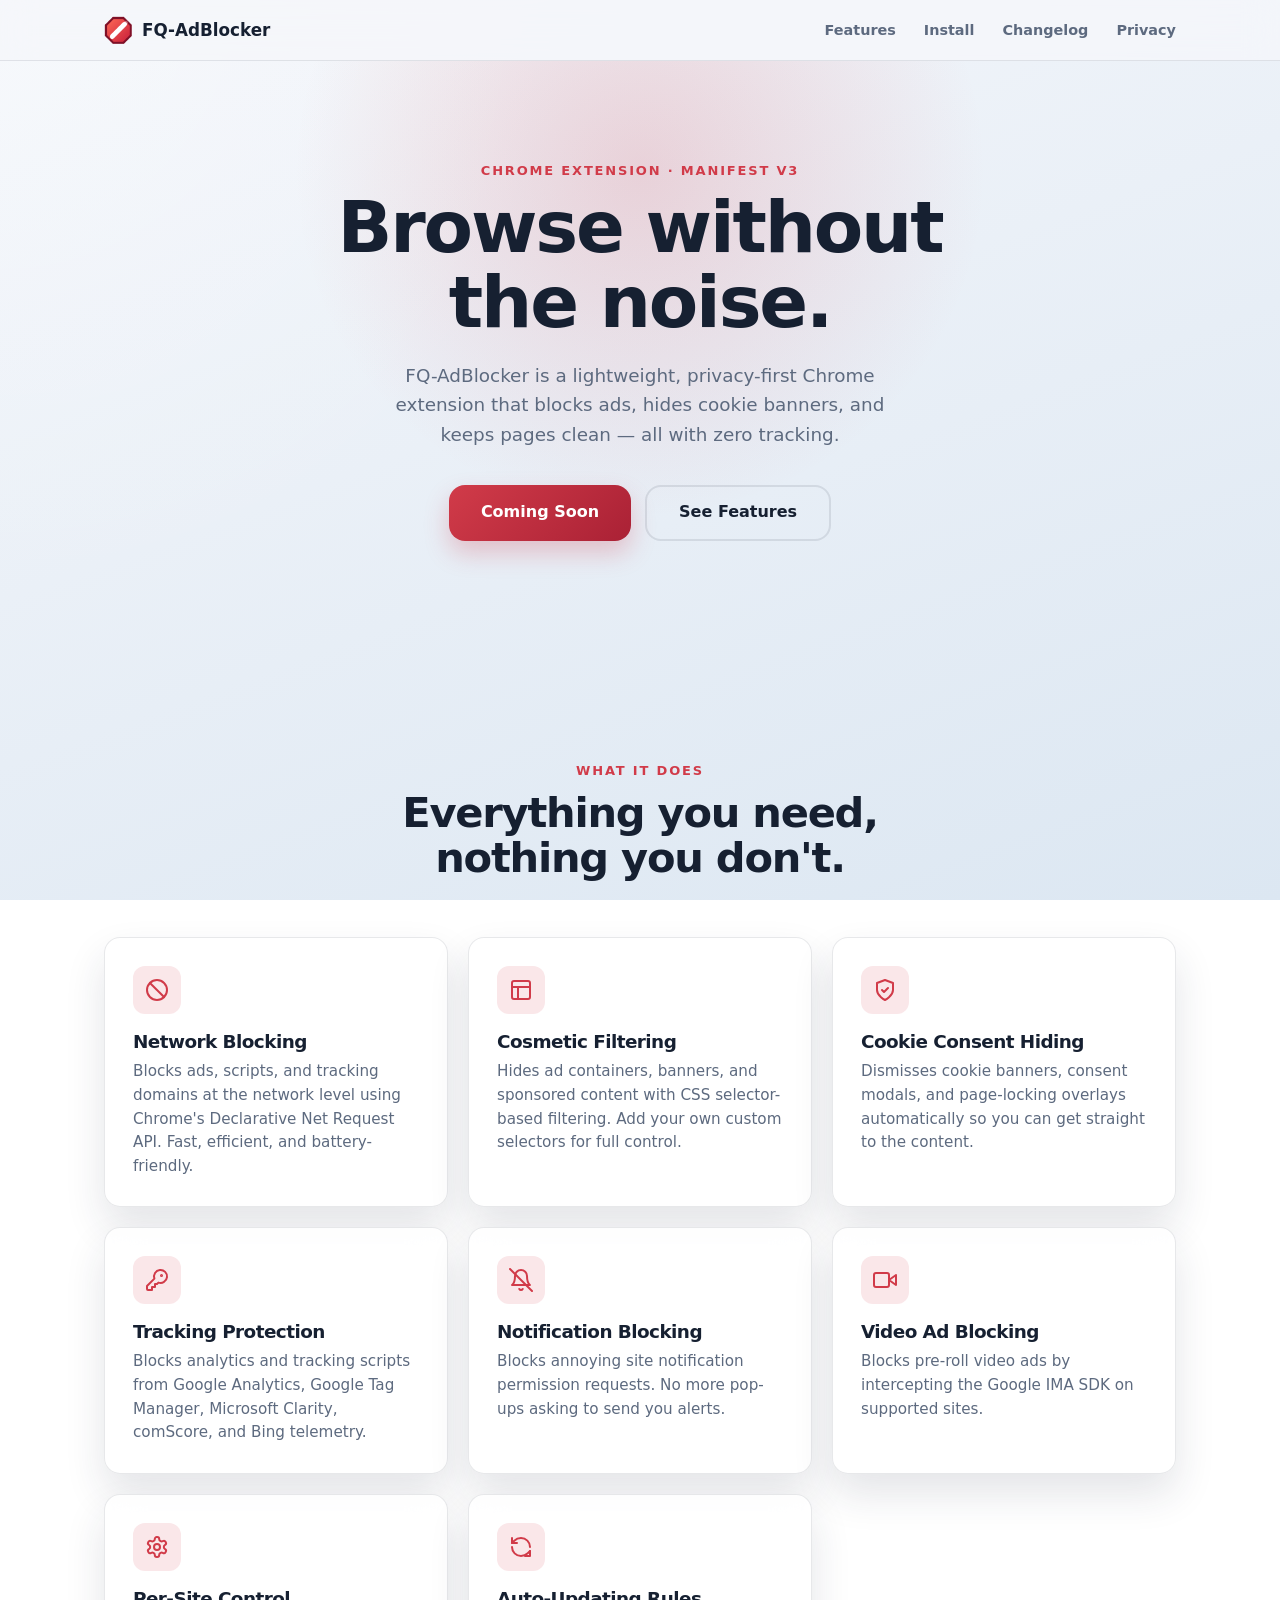
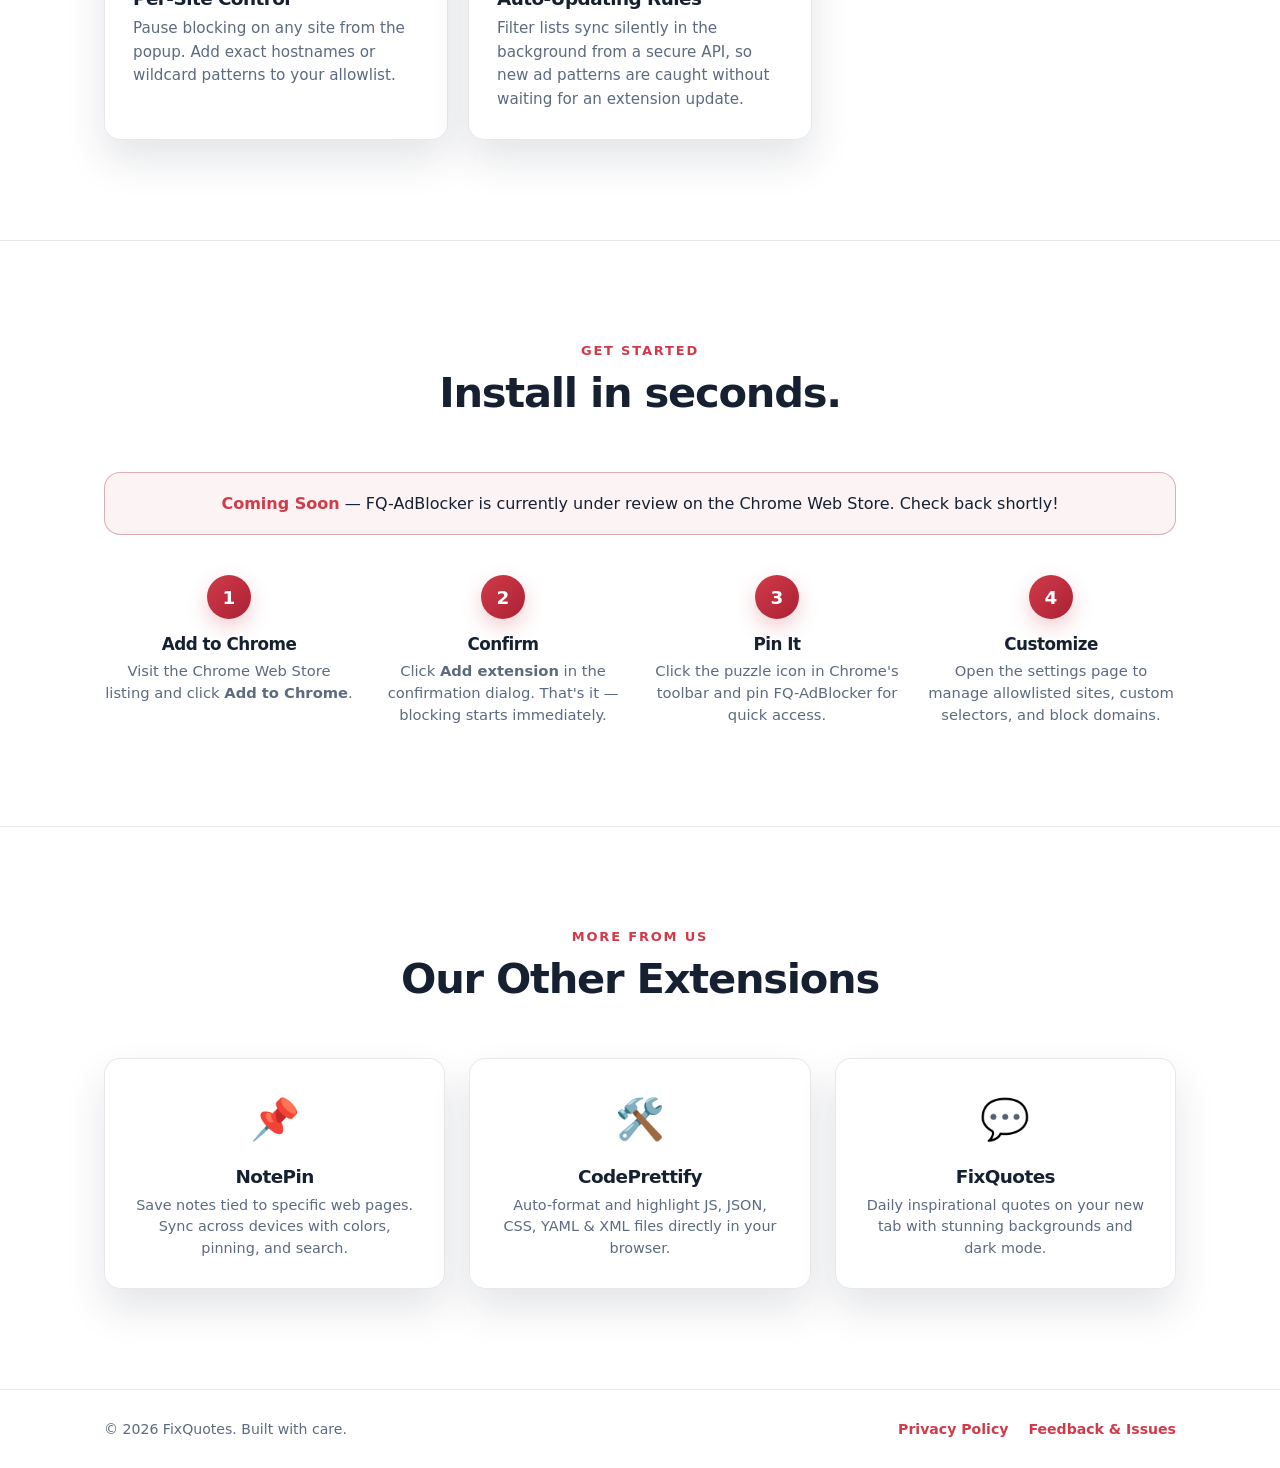
==== index.html @ 5c5e6ccc "v1.0.1 update" ====
<!DOCTYPE html>
<html lang="en">
  <head>
    <meta charset="UTF-8" />
    <meta name="viewport" content="width=device-width, initial-scale=1.0" />
    <title>FQ-AdBlocker — Lightweight Chrome Ad Blocker</title>
    <meta name="description" content="A lightweight Manifest V3 Chrome extension with network blocking, cosmetic filtering, cookie consent hiding, and video ad blocking." />
    <meta name="application-name" content="FQ-AdBlocker" />
    <meta name="apple-mobile-web-app-title" content="FQ-AdBlocker" />
    <meta name="theme-color" content="#111723" />
    <meta name="color-scheme" content="light dark" />
    <meta name="robots" content="index, follow" />
    <meta name="google-site-verification" content="14OfSmxPs5-EXpOJ6Cx9AvpeZSgXMOnxvYtgm21ykQY" />
    <link rel="canonical" href="https://adblocker.fixquotes.com" />
    <link rel="icon" href="favicon.ico" sizes="any" />
    <link rel="shortcut icon" href="favicon.ico" type="image/x-icon" />
    <link rel="icon" href="icon-128.png" type="image/png" />
    <link rel="icon" type="image/svg+xml" href="favicon.svg" />
    <link rel="apple-touch-icon" href="icon-128.png" />

    <!-- Open Graph -->
    <meta property="og:site_name" content="FQ-AdBlocker" />
    <meta property="og:locale" content="en_US" />
    <meta property="og:type" content="website" />
    <meta property="og:title" content="FQ-AdBlocker — Lightweight Chrome Ad Blocker" />
    <meta property="og:description" content="A lightweight Manifest V3 Chrome extension with network blocking, cosmetic filtering, cookie consent hiding, and video ad blocking." />
    <meta property="og:url" content="https://adblocker.fixquotes.com" />
    <meta property="og:image" content="https://adblocker.fixquotes.com/icon-128.png" />
    <meta property="og:image:alt" content="FQ-AdBlocker icon" />

    <!-- Twitter -->
    <meta name="twitter:card" content="summary" />
    <meta name="twitter:title" content="FQ-AdBlocker — Lightweight Chrome Ad Blocker" />
    <meta name="twitter:description" content="A lightweight Manifest V3 Chrome extension with network blocking, cosmetic filtering, cookie consent hiding, and video ad blocking." />
    <meta name="twitter:image" content="https://adblocker.fixquotes.com/icon-128.png" />

    <link rel="stylesheet" href="style.css" />
  </head>
  <body>
    <!-- Navigation -->
    <header class="site-header">
      <nav class="nav container">
        <a href="index.html" class="nav-brand">
          <img src="icon-48.png" alt="" width="28" height="28" />
          <span>FQ-AdBlocker</span>
        </a>
        <ul class="nav-links">
          <li><a href="index.html#features">Features</a></li>
          <li><a href="index.html#install">Install</a></li>
          <li><a href="changelog.html">Changelog</a></li>
          <li><a href="privacy.html">Privacy</a></li>
        </ul>
      </nav>
    </header>

    <main>
      <!-- Hero -->
      <section class="hero">
        <div class="container hero-inner">
          <p class="eyebrow">Chrome Extension · Manifest V3</p>
          <h1>Browse without<br />the noise.</h1>
          <p class="hero-sub">FQ-AdBlocker is a lightweight, privacy-first Chrome extension that blocks ads, hides cookie banners, and keeps pages clean — all with zero tracking.</p>
          <div class="hero-actions">
            <a href="index.html#install" class="btn btn-disabled">Coming Soon</a>
            <a href="index.html#features" class="btn btn-outline">See Features</a>
          </div>
        </div>
        <div class="hero-glow" aria-hidden="true"></div>
      </section>

      <!-- Features -->
      <section id="features" class="section">
        <div class="container">
          <p class="eyebrow text-center">What it does</p>
          <h2 class="section-title">Everything you need,<br />nothing you don't.</h2>

          <div class="features-grid">
            <article class="card">
              <div class="card-icon">
                <svg width="24" height="24" viewBox="0 0 24 24" fill="none" stroke="currentColor" stroke-width="2" stroke-linecap="round" stroke-linejoin="round"><circle cx="12" cy="12" r="10"/><path d="m4.93 4.93 14.14 14.14"/></svg>
              </div>
              <h3>Network Blocking</h3>
              <p>Blocks ads, scripts, and tracking domains at the network level using Chrome's Declarative Net Request API. Fast, efficient, and battery-friendly.</p>
            </article>

            <article class="card">
              <div class="card-icon">
                <svg width="24" height="24" viewBox="0 0 24 24" fill="none" stroke="currentColor" stroke-width="2" stroke-linecap="round" stroke-linejoin="round"><rect width="18" height="18" x="3" y="3" rx="2"/><path d="M3 9h18"/><path d="M9 21V9"/></svg>
              </div>
              <h3>Cosmetic Filtering</h3>
              <p>Hides ad containers, banners, and sponsored content with CSS selector-based filtering. Add your own custom selectors for full control.</p>
            </article>

            <article class="card">
              <div class="card-icon">
                <svg width="24" height="24" viewBox="0 0 24 24" fill="none" stroke="currentColor" stroke-width="2" stroke-linecap="round" stroke-linejoin="round"><path d="M12 22s8-4 8-10V5l-8-3-8 3v7c0 6 8 10 8 10"/><path d="m9 12 2 2 4-4"/></svg>
              </div>
              <h3>Cookie Consent Hiding</h3>
              <p>Dismisses cookie banners, consent modals, and page-locking overlays automatically so you can get straight to the content.</p>
            </article>

            <article class="card">
              <div class="card-icon">
                <svg width="24" height="24" viewBox="0 0 24 24" fill="none" stroke="currentColor" stroke-width="2" stroke-linecap="round" stroke-linejoin="round"><path d="M2 18v3c0 .6.4 1 1 1h4v-3h3v-3h2l1.4-1.4a6.5 6.5 0 1 0-4-4Z"/><circle cx="16.5" cy="7.5" r=".5" fill="currentColor"/></svg>
              </div>
              <h3>Tracking Protection</h3>
              <p>Blocks analytics and tracking scripts from Google Analytics, Google Tag Manager, Microsoft Clarity, comScore, and Bing telemetry.</p>
            </article>

            <article class="card">
              <div class="card-icon">
                <svg width="24" height="24" viewBox="0 0 24 24" fill="none" stroke="currentColor" stroke-width="2" stroke-linecap="round" stroke-linejoin="round"><path d="M6 8a6 6 0 0 1 12 0c0 7 3 9 3 9H3s3-2 3-9"/><path d="M10.3 21a1.94 1.94 0 0 0 3.4 0"/><line x1="1" y1="1" x2="23" y2="23"/></svg>
              </div>
              <h3>Notification Blocking</h3>
              <p>Blocks annoying site notification permission requests. No more pop-ups asking to send you alerts.</p>
            </article>

            <article class="card">
              <div class="card-icon">
                <svg width="24" height="24" viewBox="0 0 24 24" fill="none" stroke="currentColor" stroke-width="2" stroke-linecap="round" stroke-linejoin="round"><polygon points="23 7 16 12 23 17 23 7"/><rect width="15" height="14" x="1" y="5" rx="2"/></svg>
              </div>
              <h3>Video Ad Blocking</h3>
              <p>Blocks pre-roll video ads by intercepting the Google IMA SDK on supported sites.</p>
            </article>

            <article class="card">
              <div class="card-icon">
                <svg width="24" height="24" viewBox="0 0 24 24" fill="none" stroke="currentColor" stroke-width="2" stroke-linecap="round" stroke-linejoin="round"><path d="M12.22 2h-.44a2 2 0 0 0-2 2v.18a2 2 0 0 1-1 1.73l-.43.25a2 2 0 0 1-2 0l-.15-.08a2 2 0 0 0-2.73.73l-.22.38a2 2 0 0 0 .73 2.73l.15.1a2 2 0 0 1 1 1.72v.51a2 2 0 0 1-1 1.74l-.15.09a2 2 0 0 0-.73 2.73l.22.38a2 2 0 0 0 2.73.73l.15-.08a2 2 0 0 1 2 0l.43.25a2 2 0 0 1 1 1.73V20a2 2 0 0 0 2 2h.44a2 2 0 0 0 2-2v-.18a2 2 0 0 1 1-1.73l.43-.25a2 2 0 0 1 2 0l.15.08a2 2 0 0 0 2.73-.73l.22-.39a2 2 0 0 0-.73-2.73l-.15-.08a2 2 0 0 1-1-1.74v-.5a2 2 0 0 1 1-1.74l.15-.09a2 2 0 0 0 .73-2.73l-.22-.38a2 2 0 0 0-2.73-.73l-.15.08a2 2 0 0 1-2 0l-.43-.25a2 2 0 0 1-1-1.73V4a2 2 0 0 0-2-2z"/><circle cx="12" cy="12" r="3"/></svg>
              </div>
              <h3>Per-Site Control</h3>
              <p>Pause blocking on any site from the popup. Add exact hostnames or wildcard patterns to your allowlist.</p>
            </article>

            <article class="card">
              <div class="card-icon">
                <svg width="24" height="24" viewBox="0 0 24 24" fill="none" stroke="currentColor" stroke-width="2" stroke-linecap="round" stroke-linejoin="round"><path d="M21 12a9 9 0 0 0-9-9 9.75 9.75 0 0 0-6.74 2.74L3 8"/><path d="M3 3v5h5"/><path d="M3 12a9 9 0 0 0 9 9 9.75 9.75 0 0 0 6.74-2.74L21 16"/><path d="M16 21h5v-5"/></svg>
              </div>
              <h3>Auto-Updating Rules</h3>
              <p>Filter lists sync silently in the background from a secure API, so new ad patterns are caught without waiting for an extension update.</p>
            </article>
          </div>
        </div>
      </section>

      <!-- Install -->
      <section id="install" class="section section-alt">
        <div class="container">
          <p class="eyebrow text-center">Get started</p>
          <h2 class="section-title">Install in seconds.</h2>

          <div class="highlight-box text-center" style="margin-bottom: 40px;">
            <strong>Coming Soon</strong> — FQ-AdBlocker is currently under review on the Chrome Web Store. Check back shortly!
          </div>

          <div class="steps-grid">
            <div class="step">
              <span class="step-num">1</span>
              <h3>Add to Chrome</h3>
              <p>Visit the Chrome Web Store listing and click <strong>Add to Chrome</strong>.</p>
            </div>
            <div class="step">
              <span class="step-num">2</span>
              <h3>Confirm</h3>
              <p>Click <strong>Add extension</strong> in the confirmation dialog. That's it — blocking starts immediately.</p>
            </div>
            <div class="step">
              <span class="step-num">3</span>
              <h3>Pin It</h3>
              <p>Click the puzzle icon in Chrome's toolbar and pin FQ-AdBlocker for quick access.</p>
            </div>
            <div class="step">
              <span class="step-num">4</span>
              <h3>Customize</h3>
              <p>Open the settings page to manage allowlisted sites, custom selectors, and block domains.</p>
            </div>
          </div>
        </div>
      </section>

      <!-- More Extensions -->
      <section id="more-extensions" class="section">
        <div class="container">
          <p class="eyebrow text-center">More from us</p>
          <h2 class="section-title">Our Other Extensions</h2>
          <div class="extensions-grid">
            <a href="https://notepin.fixquotes.com" class="card extension-card" target="_blank" rel="noopener">
              <div class="extension-icon">📌</div>
              <h3>NotePin</h3>
              <p>Save notes tied to specific web pages. Sync across devices with colors, pinning, and search.</p>
            </a>
            <a href="https://prettify.cloud" class="card extension-card" target="_blank" rel="noopener">
              <div class="extension-icon">🛠️</div>
              <h3>CodePrettify</h3>
              <p>Auto-format and highlight JS, JSON, CSS, YAML &amp; XML files directly in your browser.</p>
            </a>
            <a href="https://fixquotes.com/docs/browser-extension/" class="card extension-card" target="_blank" rel="noopener">
              <div class="extension-icon">💬</div>
              <h3>FixQuotes</h3>
              <p>Daily inspirational quotes on your new tab with stunning backgrounds and dark mode.</p>
            </a>
          </div>
        </div>
      </section>

    </main>

    <!-- Footer -->
    <footer class="site-footer">
      <div class="container footer-inner">
        <p>&copy; 2026 FixQuotes. Built with care.</p>
        <div class="footer-links">
          <a href="privacy.html">Privacy Policy</a>
          <a href="https://github.com/calxibe/adblocker-site/issues">Feedback &amp; Issues</a>
        </div>
      </div>
    </footer>
  </body>
</html>
---- style.css ----
/* =========================================================
   FQ-AdBlocker – Landing Page
   ========================================================= */

/* --- Tokens ------------------------------------------------ */

:root {
  color-scheme: light dark;
  --font-sans: "Aptos", "Segoe UI Variable Text", "Segoe UI", system-ui, sans-serif;
  --font-mono: "Cascadia Code", "Cascadia Mono", "Consolas", ui-monospace, monospace;
  --bg: #f5f7fb;
  --bg-accent: #dce7f2;
  --surface: rgba(255, 255, 255, 0.82);
  --text: #162031;
  --muted: #5d6a7f;
  --accent: #d13b49;
  --accent-strong: #aa2135;
  --border: rgba(22, 32, 49, 0.1);
  --shadow: 0 20px 40px rgba(32, 43, 63, 0.12);
  --radius: 16px;
}

@media (prefers-color-scheme: dark) {
  :root {
    --bg: #111723;
    --bg-accent: #1b2434;
    --surface: rgba(22, 29, 42, 0.88);
    --text: #edf2ff;
    --muted: #aab6cf;
    --accent: #ff6b57;
    --accent-strong: #ff826c;
    --border: rgba(255, 255, 255, 0.08);
    --shadow: 0 24px 48px rgba(0, 0, 0, 0.34);
  }
}

/* --- Reset & Base ------------------------------------------ */

html {
  overflow-y: scroll;
}

*, *::before, *::after {
  box-sizing: border-box;
}

body {
  margin: 0;
  font-family: var(--font-sans);
  color: var(--text);
  background:
    radial-gradient(circle at top left, rgba(255, 255, 255, 0.24), transparent 40%),
    linear-gradient(160deg, var(--bg), var(--bg-accent));
  background-attachment: fixed;
  line-height: 1.6;
  -webkit-font-smoothing: antialiased;
}

h1, h2, h3 {
  margin: 0;
  letter-spacing: -0.03em;
  line-height: 1.1;
}

a {
  color: var(--accent);
  text-decoration: none;
}

a:hover {
  text-decoration: underline;
}

ul {
  padding-left: 1.25em;
}

code {
  font-family: var(--font-mono);
  font-size: 0.9em;
  padding: 2px 7px;
  border-radius: 6px;
  background: var(--border);
}

img {
  display: block;
}

/* --- Container --------------------------------------------- */

.container {
  max-width: 1120px;
  margin: 0 auto;
  padding: 0 24px;
}

.container-narrow {
  max-width: 720px;
}

/* --- Nav --------------------------------------------------- */

.site-header {
  position: sticky;
  top: 0;
  z-index: 100;
  backdrop-filter: blur(16px);
  background: color-mix(in srgb, var(--bg) 80%, transparent);
  border-bottom: 1px solid var(--border);
}

.nav {
  display: flex;
  align-items: center;
  justify-content: space-between;
  height: 60px;
}

.nav-brand {
  display: flex;
  align-items: center;
  gap: 10px;
  font-weight: 700;
  font-size: 1.05rem;
  color: var(--text);
  text-decoration: none;
}

.nav-brand:hover {
  text-decoration: none;
}

.nav-links {
  display: flex;
  align-items: center;
  gap: 28px;
  list-style: none;
  margin: 0;
  padding: 0;
}

.nav-links a {
  font-size: 0.9rem;
  font-weight: 600;
  color: var(--muted);
  transition: color 150ms ease;
}

.nav-links a:hover {
  color: var(--text);
  text-decoration: none;
}

.nav-github {
  display: flex;
  align-items: center;
}

/* --- Eyebrow ----------------------------------------------- */

.eyebrow {
  margin: 0 0 8px;
  font-size: 13px;
  font-weight: 700;
  letter-spacing: 0.14em;
  text-transform: uppercase;
  color: var(--accent);
}

.text-center {
  text-align: center;
}

/* --- Buttons ----------------------------------------------- */

.btn {
  display: inline-flex;
  align-items: center;
  justify-content: center;
  border: 0;
  border-radius: var(--radius);
  padding: 12px 32px 14px;
  font: inherit;
  font-size: 1rem;
  font-weight: 700;
  color: #ffffff;
  background: linear-gradient(135deg, var(--accent), var(--accent-strong));
  cursor: pointer;
  box-shadow: 0 12px 24px rgba(209, 59, 73, 0.26);
  transition: transform 120ms ease, filter 120ms ease;
  text-decoration: none;
}

.btn:hover {
  filter: brightness(1.08);
  text-decoration: none;
  transform: translateY(-1px);
}

.btn:active {
  transform: translateY(1px);
}

.btn-outline {
  color: var(--text);
  background: transparent;
  border: 2px solid var(--border);
  box-shadow: none;
}

.btn-outline:hover {
  border-color: var(--accent);
  color: var(--accent);
}

/* --- Hero -------------------------------------------------- */

.hero {
  position: relative;
  overflow: hidden;
  padding: 100px 0 120px;
  text-align: center;
}

.hero-inner {
  position: relative;
  z-index: 1;
}

.hero h1 {
  font-size: clamp(2.8rem, 6vw, 4.5rem);
  line-height: 1.05;
  margin-bottom: 20px;
}

.hero-sub {
  max-width: 540px;
  margin: 0 auto 36px;
  font-size: 1.15rem;
  color: var(--muted);
  line-height: 1.6;
}

.hero-actions {
  display: flex;
  gap: 14px;
  justify-content: center;
  flex-wrap: wrap;
}

.hero-glow {
  position: absolute;
  top: -40%;
  left: 50%;
  translate: -50% 0;
  width: 700px;
  height: 700px;
  border-radius: 50%;
  background: radial-gradient(circle, color-mix(in srgb, var(--accent) 18%, transparent), transparent 70%);
  pointer-events: none;
}

/* --- Sections ---------------------------------------------- */

.section {
  padding: 100px 0;
}

.section-alt {
  background: color-mix(in srgb, var(--surface) 50%, transparent);
  border-top: 1px solid var(--border);
  border-bottom: 1px solid var(--border);
}

.section-title {
  font-size: clamp(1.8rem, 4vw, 2.6rem);
  text-align: center;
  margin-bottom: 56px;
}

/* --- Cards ------------------------------------------------- */

.card {
  padding: 28px;
  border: 1px solid var(--border);
  border-radius: var(--radius);
  background: var(--surface);
  backdrop-filter: blur(18px);
  box-shadow: var(--shadow);
  transition: transform 200ms ease, box-shadow 200ms ease;
}

.card:hover {
  transform: translateY(-4px);
  box-shadow: 0 28px 56px rgba(32, 43, 63, 0.16);
}

@media (prefers-color-scheme: dark) {
  .card:hover {
    box-shadow: 0 28px 56px rgba(0, 0, 0, 0.4);
  }
}

.card-icon {
  display: flex;
  align-items: center;
  justify-content: center;
  width: 48px;
  height: 48px;
  margin-bottom: 18px;
  border-radius: 12px;
  background: color-mix(in srgb, var(--accent) 12%, transparent);
  color: var(--accent);
}

.card h3 {
  font-size: 1.15rem;
  margin-bottom: 8px;
}

.card p {
  font-size: 0.95rem;
  color: var(--muted);
  margin: 0;
  line-height: 1.55;
}

/* --- Features Grid ----------------------------------------- */

.features-grid {
  display: grid;
  gap: 20px;
  grid-template-columns: repeat(3, 1fr);
}

@media (max-width: 900px) {
  .features-grid {
    grid-template-columns: repeat(2, 1fr);
  }
}

@media (max-width: 560px) {
  .features-grid {
    grid-template-columns: 1fr;
  }
}

/* --- Steps Grid -------------------------------------------- */

.steps-grid {
  display: grid;
  gap: 24px;
  grid-template-columns: repeat(4, 1fr);
}

@media (max-width: 800px) {
  .steps-grid {
    grid-template-columns: repeat(2, 1fr);
  }
}

@media (max-width: 480px) {
  .steps-grid {
    grid-template-columns: 1fr;
  }
}

.step {
  text-align: center;
}

.step-num {
  display: inline-flex;
  align-items: center;
  justify-content: center;
  width: 44px;
  height: 44px;
  margin-bottom: 16px;
  border-radius: 50%;
  font-size: 1.15rem;
  font-weight: 800;
  color: #fff;
  background: linear-gradient(135deg, var(--accent), var(--accent-strong));
  box-shadow: 0 8px 20px rgba(209, 59, 73, 0.25);
}

.step h3 {
  font-size: 1.05rem;
  margin-bottom: 6px;
}

.step p {
  font-size: 0.92rem;
  color: var(--muted);
  margin: 0;
  line-height: 1.5;
}

/* --- Changelog --------------------------------------------- */

.changelog-entry {
  padding: 28px;
  border: 1px solid var(--border);
  border-radius: var(--radius);
  background: var(--surface);
  backdrop-filter: blur(18px);
  box-shadow: var(--shadow);
}

.changelog-entry + .changelog-entry {
  margin-top: 20px;
}

.changelog-version {
  display: flex;
  align-items: center;
  gap: 12px;
  margin-bottom: 14px;
}

.badge {
  display: inline-block;
  padding: 4px 12px;
  border-radius: 8px;
  font-size: 0.85rem;
  font-weight: 700;
  color: #fff;
  background: linear-gradient(135deg, var(--accent), var(--accent-strong));
}

.changelog-version time {
  font-size: 0.9rem;
  color: var(--muted);
}

.changelog-entry ul {
  margin: 0;
}

.changelog-entry li {
  font-size: 0.95rem;
  color: var(--muted);
  line-height: 1.6;
}

.changelog-entry li + li {
  margin-top: 4px;
}

/* --- More Extensions --------------------------------------- */

.extensions-grid {
  display: grid;
  grid-template-columns: repeat(3, 1fr);
  gap: 24px;
  margin-top: 40px;
}

.extension-card {
  display: block;
  text-align: center;
  text-decoration: none;
  color: var(--text);
  transition: border-color 0.2s, transform 0.2s;
}

.extension-card:hover {
  border-color: var(--accent);
  transform: translateY(-4px);
  text-decoration: none;
}

.extension-icon {
  font-size: 2.5rem;
  margin-bottom: 16px;
}

.extension-card h3 {
  font-size: 1.15rem;
  margin-bottom: 8px;
}

.extension-card p {
  font-size: 0.9rem;
  color: var(--muted);
  line-height: 1.5;
}

@media (max-width: 700px) {
  .extensions-grid {
    grid-template-columns: 1fr;
  }
}

/* --- Footer ------------------------------------------------ */

.site-footer {
  border-top: 1px solid var(--border);
  padding: 28px 0;
}

.footer-inner {
  display: flex;
  align-items: center;
  justify-content: space-between;
  flex-wrap: wrap;
  gap: 12px;
}

.footer-inner p {
  margin: 0;
  font-size: 0.88rem;
  color: var(--muted);
}

.footer-links {
  display: flex;
  gap: 20px;
}

.footer-links a {
  font-size: 0.88rem;
  font-weight: 600;
}

/* --- Active nav link --------------------------------------- */

.nav-active {
  color: var(--text) !important;
}

/* --- Privacy / content pages ------------------------------- */

.page-title {
  font-size: clamp(2rem, 4vw, 3rem);
  margin-bottom: 8px;
}

.last-updated {
  font-size: 0.88rem;
  color: var(--muted);
  margin: 0 0 28px;
}

.container-narrow h2 {
  font-size: 1.3rem;
  margin-top: 36px;
  margin-bottom: 12px;
}

.container-narrow p,
.container-narrow li {
  font-size: 0.95rem;
  color: var(--muted);
  line-height: 1.65;
}

.container-narrow a {
  word-break: break-word;
}

.container-narrow ul {
  padding-left: 1.25em;
  margin: 8px 0 16px;
}

.container-narrow li + li {
  margin-top: 4px;
}

.highlight-box {
  margin: 20px 0 28px;
  padding: 18px 22px;
  border-radius: var(--radius);
  border: 1px solid color-mix(in srgb, var(--accent) 30%, var(--border));
  background: color-mix(in srgb, var(--accent) 6%, var(--surface));
}

.highlight-box strong {
  color: var(--accent);
}

/* --- Smooth scroll ----------------------------------------- */

html {
  scroll-behavior: smooth;
  scroll-padding-top: 72px;
}
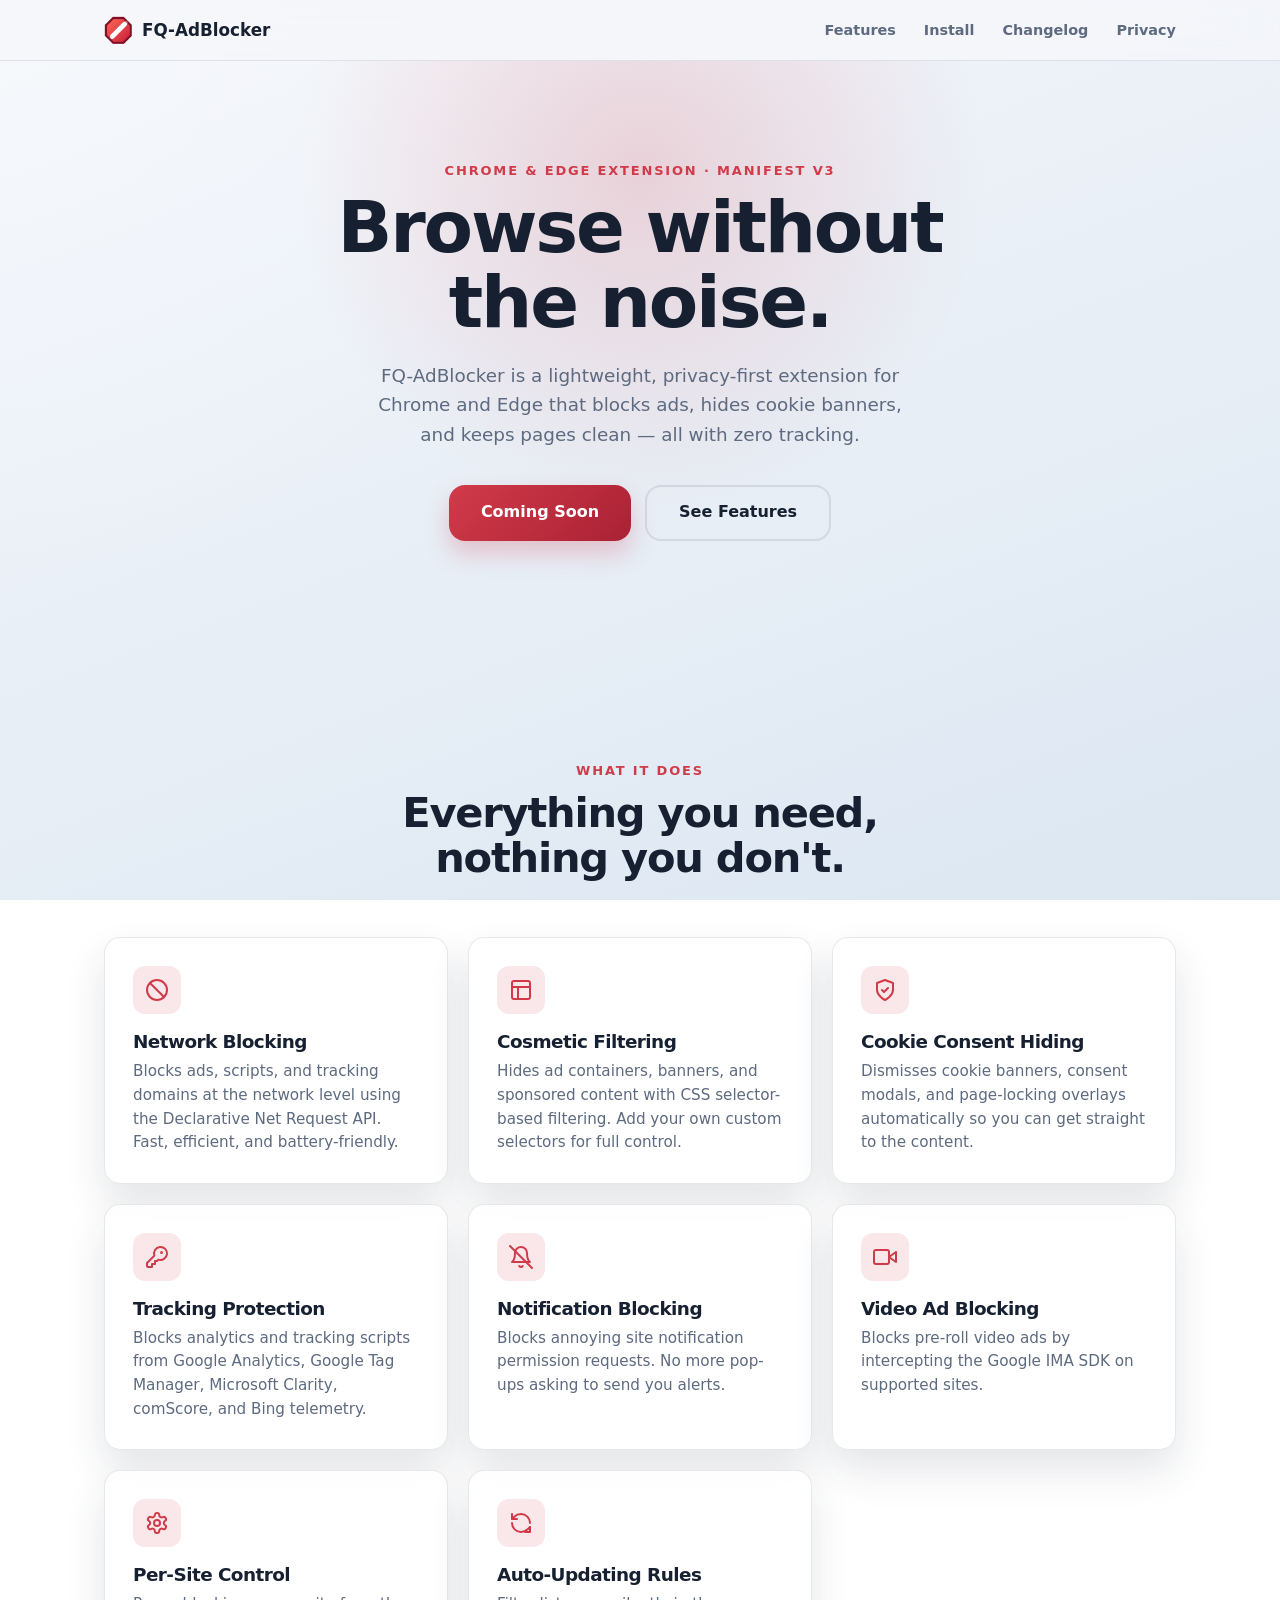
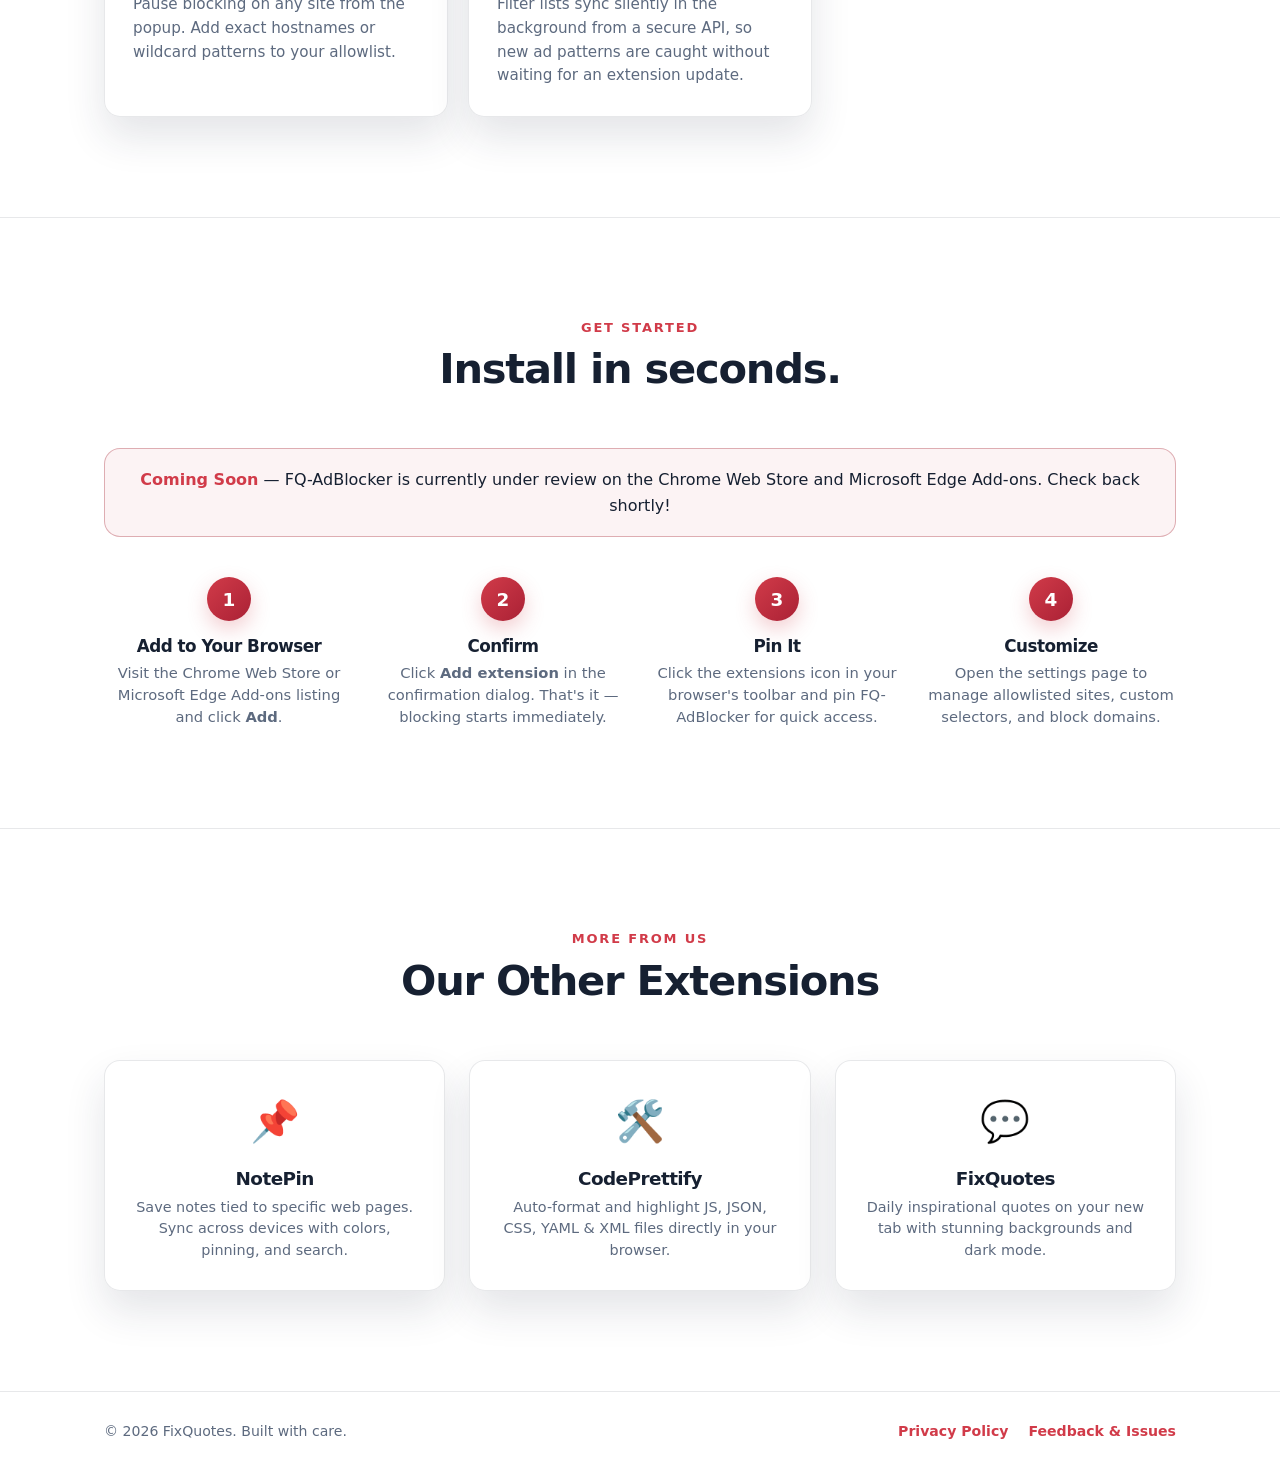
==== commit 4bacadc2: "Changed content to include Edge" ====
--- a/index.html
+++ b/index.html
@@ -3,8 +3,8 @@
   <head>
     <meta charset="UTF-8" />
     <meta name="viewport" content="width=device-width, initial-scale=1.0" />
-    <title>FQ-AdBlocker — Lightweight Chrome Ad Blocker</title>
-    <meta name="description" content="A lightweight Manifest V3 Chrome extension with network blocking, cosmetic filtering, cookie consent hiding, and video ad blocking." />
+    <title>FQ-AdBlocker — Lightweight Ad Blocker for Chrome & Edge</title>
+    <meta name="description" content="A lightweight Manifest V3 extension for Chrome and Edge with network blocking, cosmetic filtering, cookie consent hiding, and video ad blocking." />
     <meta name="application-name" content="FQ-AdBlocker" />
     <meta name="apple-mobile-web-app-title" content="FQ-AdBlocker" />
     <meta name="theme-color" content="#111723" />
@@ -22,16 +22,16 @@
     <meta property="og:site_name" content="FQ-AdBlocker" />
     <meta property="og:locale" content="en_US" />
     <meta property="og:type" content="website" />
-    <meta property="og:title" content="FQ-AdBlocker — Lightweight Chrome Ad Blocker" />
-    <meta property="og:description" content="A lightweight Manifest V3 Chrome extension with network blocking, cosmetic filtering, cookie consent hiding, and video ad blocking." />
+    <meta property="og:title" content="FQ-AdBlocker — Lightweight Ad Blocker for Chrome & Edge" />
+    <meta property="og:description" content="A lightweight Manifest V3 extension for Chrome and Edge with network blocking, cosmetic filtering, cookie consent hiding, and video ad blocking." />
     <meta property="og:url" content="https://adblocker.fixquotes.com" />
     <meta property="og:image" content="https://adblocker.fixquotes.com/icon-128.png" />
     <meta property="og:image:alt" content="FQ-AdBlocker icon" />
 
     <!-- Twitter -->
     <meta name="twitter:card" content="summary" />
-    <meta name="twitter:title" content="FQ-AdBlocker — Lightweight Chrome Ad Blocker" />
-    <meta name="twitter:description" content="A lightweight Manifest V3 Chrome extension with network blocking, cosmetic filtering, cookie consent hiding, and video ad blocking." />
+    <meta name="twitter:title" content="FQ-AdBlocker — Lightweight Ad Blocker for Chrome & Edge" />
+    <meta name="twitter:description" content="A lightweight Manifest V3 extension for Chrome and Edge with network blocking, cosmetic filtering, cookie consent hiding, and video ad blocking." />
     <meta name="twitter:image" content="https://adblocker.fixquotes.com/icon-128.png" />
 
     <link rel="stylesheet" href="style.css" />
@@ -57,9 +57,9 @@
       <!-- Hero -->
       <section class="hero">
         <div class="container hero-inner">
-          <p class="eyebrow">Chrome Extension · Manifest V3</p>
+          <p class="eyebrow">Chrome & Edge Extension · Manifest V3</p>
           <h1>Browse without<br />the noise.</h1>
-          <p class="hero-sub">FQ-AdBlocker is a lightweight, privacy-first Chrome extension that blocks ads, hides cookie banners, and keeps pages clean — all with zero tracking.</p>
+          <p class="hero-sub">FQ-AdBlocker is a lightweight, privacy-first extension for Chrome and Edge that blocks ads, hides cookie banners, and keeps pages clean — all with zero tracking.</p>
           <div class="hero-actions">
             <a href="index.html#install" class="btn btn-disabled">Coming Soon</a>
             <a href="index.html#features" class="btn btn-outline">See Features</a>
@@ -80,7 +80,7 @@
                 <svg width="24" height="24" viewBox="0 0 24 24" fill="none" stroke="currentColor" stroke-width="2" stroke-linecap="round" stroke-linejoin="round"><circle cx="12" cy="12" r="10"/><path d="m4.93 4.93 14.14 14.14"/></svg>
               </div>
               <h3>Network Blocking</h3>
-              <p>Blocks ads, scripts, and tracking domains at the network level using Chrome's Declarative Net Request API. Fast, efficient, and battery-friendly.</p>
+              <p>Blocks ads, scripts, and tracking domains at the network level using the Declarative Net Request API. Fast, efficient, and battery-friendly.</p>
             </article>
 
             <article class="card">
@@ -149,14 +149,14 @@
           <h2 class="section-title">Install in seconds.</h2>
 
           <div class="highlight-box text-center" style="margin-bottom: 40px;">
-            <strong>Coming Soon</strong> — FQ-AdBlocker is currently under review on the Chrome Web Store. Check back shortly!
+            <strong>Coming Soon</strong> — FQ-AdBlocker is currently under review on the Chrome Web Store and Microsoft Edge Add-ons. Check back shortly!
           </div>
 
           <div class="steps-grid">
             <div class="step">
               <span class="step-num">1</span>
-              <h3>Add to Chrome</h3>
-              <p>Visit the Chrome Web Store listing and click <strong>Add to Chrome</strong>.</p>
+              <h3>Add to Your Browser</h3>
+              <p>Visit the Chrome Web Store or Microsoft Edge Add-ons listing and click <strong>Add</strong>.</p>
             </div>
             <div class="step">
               <span class="step-num">2</span>
@@ -166,7 +166,7 @@
             <div class="step">
               <span class="step-num">3</span>
               <h3>Pin It</h3>
-              <p>Click the puzzle icon in Chrome's toolbar and pin FQ-AdBlocker for quick access.</p>
+              <p>Click the extensions icon in your browser's toolbar and pin FQ-AdBlocker for quick access.</p>
             </div>
             <div class="step">
               <span class="step-num">4</span>
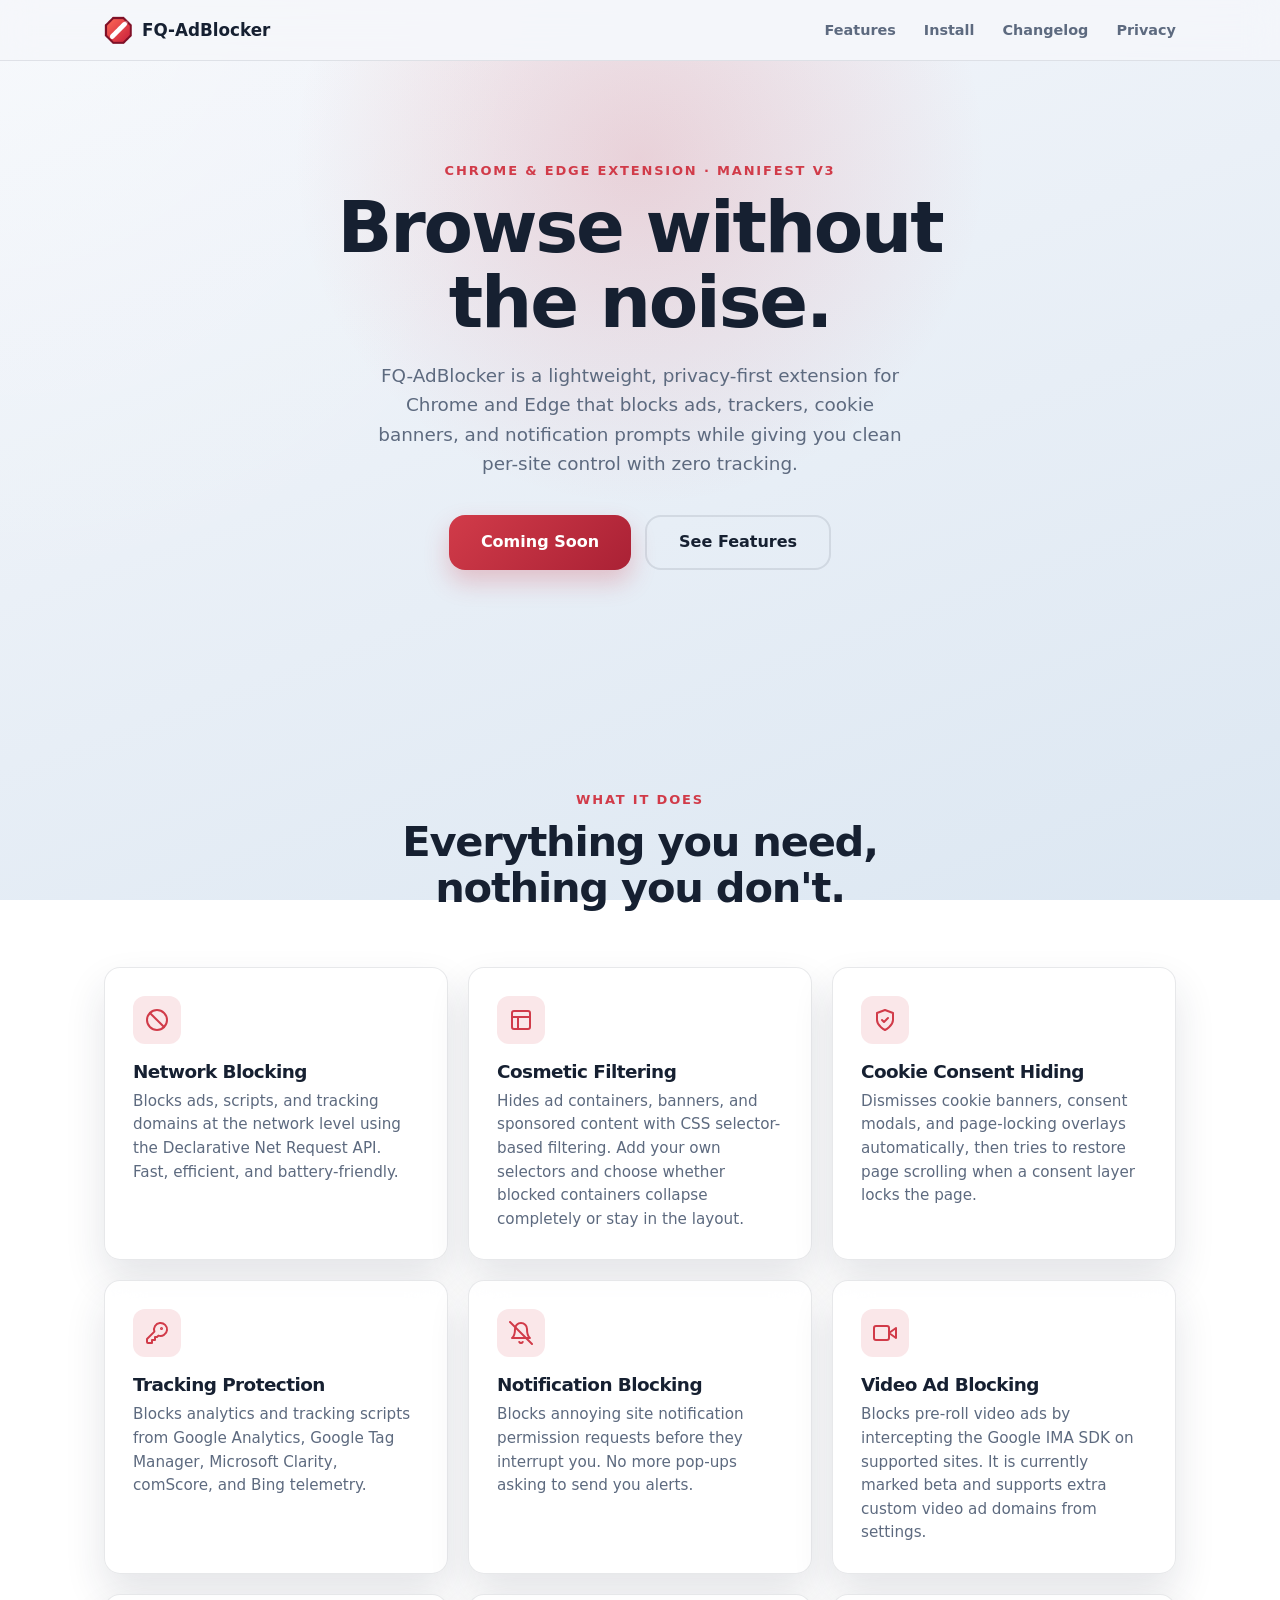
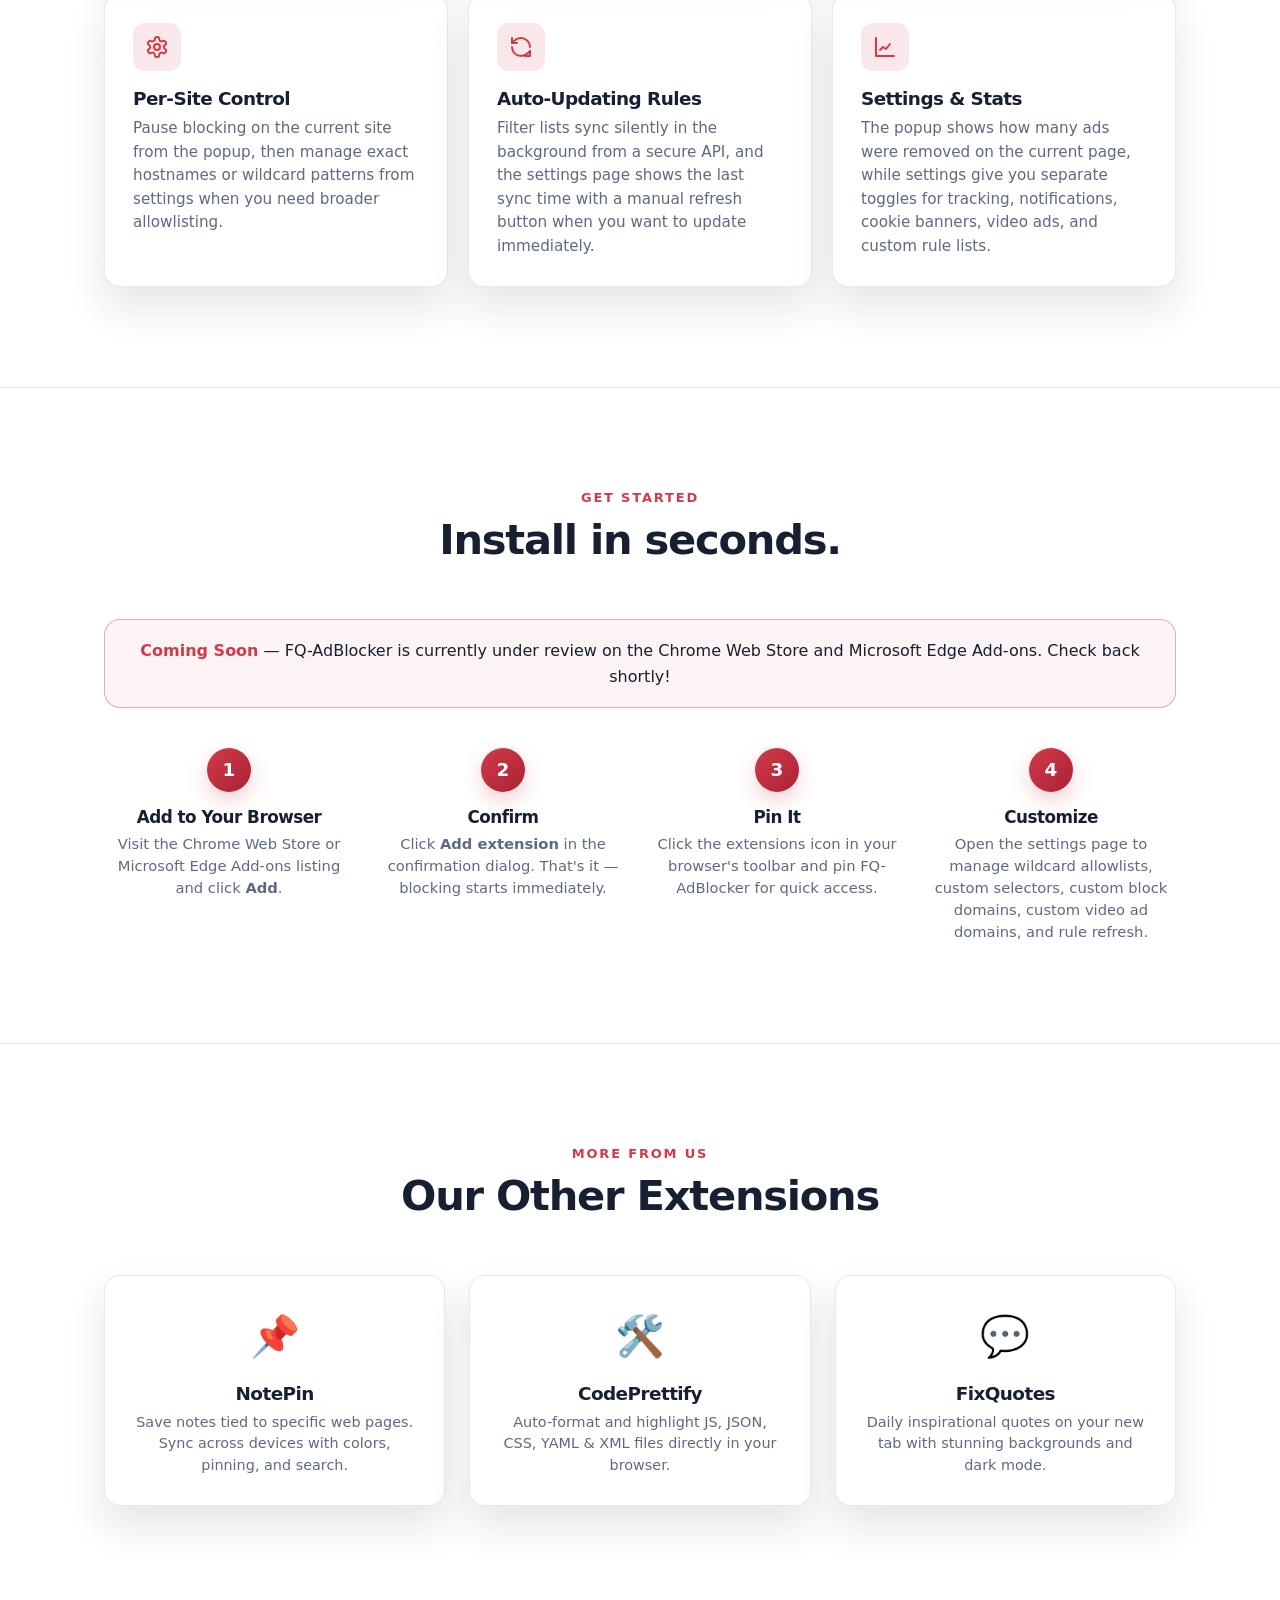
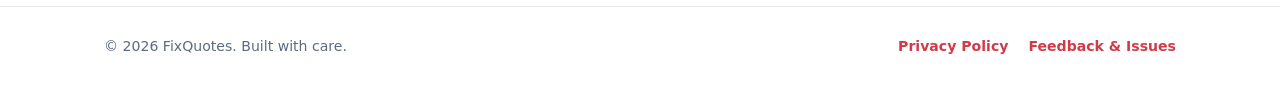
==== commit ef3f91ab: "Small modification to the homepage" ====
--- a/index.html
+++ b/index.html
@@ -59,7 +59,7 @@
         <div class="container hero-inner">
           <p class="eyebrow">Chrome & Edge Extension · Manifest V3</p>
           <h1>Browse without<br />the noise.</h1>
-          <p class="hero-sub">FQ-AdBlocker is a lightweight, privacy-first extension for Chrome and Edge that blocks ads, hides cookie banners, and keeps pages clean — all with zero tracking.</p>
+          <p class="hero-sub">FQ-AdBlocker is a lightweight, privacy-first extension for Chrome and Edge that blocks ads, trackers, cookie banners, and notification prompts while giving you clean per-site control with zero tracking.</p>
           <div class="hero-actions">
             <a href="index.html#install" class="btn btn-disabled">Coming Soon</a>
             <a href="index.html#features" class="btn btn-outline">See Features</a>
@@ -88,7 +88,7 @@
                 <svg width="24" height="24" viewBox="0 0 24 24" fill="none" stroke="currentColor" stroke-width="2" stroke-linecap="round" stroke-linejoin="round"><rect width="18" height="18" x="3" y="3" rx="2"/><path d="M3 9h18"/><path d="M9 21V9"/></svg>
               </div>
               <h3>Cosmetic Filtering</h3>
-              <p>Hides ad containers, banners, and sponsored content with CSS selector-based filtering. Add your own custom selectors for full control.</p>
+              <p>Hides ad containers, banners, and sponsored content with CSS selector-based filtering. Add your own selectors and choose whether blocked containers collapse completely or stay in the layout.</p>
             </article>
 
             <article class="card">
@@ -96,7 +96,7 @@
                 <svg width="24" height="24" viewBox="0 0 24 24" fill="none" stroke="currentColor" stroke-width="2" stroke-linecap="round" stroke-linejoin="round"><path d="M12 22s8-4 8-10V5l-8-3-8 3v7c0 6 8 10 8 10"/><path d="m9 12 2 2 4-4"/></svg>
               </div>
               <h3>Cookie Consent Hiding</h3>
-              <p>Dismisses cookie banners, consent modals, and page-locking overlays automatically so you can get straight to the content.</p>
+              <p>Dismisses cookie banners, consent modals, and page-locking overlays automatically, then tries to restore page scrolling when a consent layer locks the page.</p>
             </article>
 
             <article class="card">
@@ -112,7 +112,7 @@
                 <svg width="24" height="24" viewBox="0 0 24 24" fill="none" stroke="currentColor" stroke-width="2" stroke-linecap="round" stroke-linejoin="round"><path d="M6 8a6 6 0 0 1 12 0c0 7 3 9 3 9H3s3-2 3-9"/><path d="M10.3 21a1.94 1.94 0 0 0 3.4 0"/><line x1="1" y1="1" x2="23" y2="23"/></svg>
               </div>
               <h3>Notification Blocking</h3>
-              <p>Blocks annoying site notification permission requests. No more pop-ups asking to send you alerts.</p>
+              <p>Blocks annoying site notification permission requests before they interrupt you. No more pop-ups asking to send you alerts.</p>
             </article>
 
             <article class="card">
@@ -120,7 +120,7 @@
                 <svg width="24" height="24" viewBox="0 0 24 24" fill="none" stroke="currentColor" stroke-width="2" stroke-linecap="round" stroke-linejoin="round"><polygon points="23 7 16 12 23 17 23 7"/><rect width="15" height="14" x="1" y="5" rx="2"/></svg>
               </div>
               <h3>Video Ad Blocking</h3>
-              <p>Blocks pre-roll video ads by intercepting the Google IMA SDK on supported sites.</p>
+              <p>Blocks pre-roll video ads by intercepting the Google IMA SDK on supported sites. It is currently marked beta and supports extra custom video ad domains from settings.</p>
             </article>
 
             <article class="card">
@@ -128,7 +128,7 @@
                 <svg width="24" height="24" viewBox="0 0 24 24" fill="none" stroke="currentColor" stroke-width="2" stroke-linecap="round" stroke-linejoin="round"><path d="M12.22 2h-.44a2 2 0 0 0-2 2v.18a2 2 0 0 1-1 1.73l-.43.25a2 2 0 0 1-2 0l-.15-.08a2 2 0 0 0-2.73.73l-.22.38a2 2 0 0 0 .73 2.73l.15.1a2 2 0 0 1 1 1.72v.51a2 2 0 0 1-1 1.74l-.15.09a2 2 0 0 0-.73 2.73l.22.38a2 2 0 0 0 2.73.73l.15-.08a2 2 0 0 1 2 0l.43.25a2 2 0 0 1 1 1.73V20a2 2 0 0 0 2 2h.44a2 2 0 0 0 2-2v-.18a2 2 0 0 1 1-1.73l.43-.25a2 2 0 0 1 2 0l.15.08a2 2 0 0 0 2.73-.73l.22-.39a2 2 0 0 0-.73-2.73l-.15-.08a2 2 0 0 1-1-1.74v-.5a2 2 0 0 1 1-1.74l.15-.09a2 2 0 0 0 .73-2.73l-.22-.38a2 2 0 0 0-2.73-.73l-.15.08a2 2 0 0 1-2 0l-.43-.25a2 2 0 0 1-1-1.73V4a2 2 0 0 0-2-2z"/><circle cx="12" cy="12" r="3"/></svg>
               </div>
               <h3>Per-Site Control</h3>
-              <p>Pause blocking on any site from the popup. Add exact hostnames or wildcard patterns to your allowlist.</p>
+              <p>Pause blocking on the current site from the popup, then manage exact hostnames or wildcard patterns from settings when you need broader allowlisting.</p>
             </article>
 
             <article class="card">
@@ -136,7 +136,15 @@
                 <svg width="24" height="24" viewBox="0 0 24 24" fill="none" stroke="currentColor" stroke-width="2" stroke-linecap="round" stroke-linejoin="round"><path d="M21 12a9 9 0 0 0-9-9 9.75 9.75 0 0 0-6.74 2.74L3 8"/><path d="M3 3v5h5"/><path d="M3 12a9 9 0 0 0 9 9 9.75 9.75 0 0 0 6.74-2.74L21 16"/><path d="M16 21h5v-5"/></svg>
               </div>
               <h3>Auto-Updating Rules</h3>
-              <p>Filter lists sync silently in the background from a secure API, so new ad patterns are caught without waiting for an extension update.</p>
+              <p>Filter lists sync silently in the background from a secure API, and the settings page shows the last sync time with a manual refresh button when you want to update immediately.</p>
+            </article>
+
+            <article class="card">
+              <div class="card-icon">
+                <svg width="24" height="24" viewBox="0 0 24 24" fill="none" stroke="currentColor" stroke-width="2" stroke-linecap="round" stroke-linejoin="round"><path d="M3 3v18h18"/><path d="M7 15l3-3 3 2 4-5"/></svg>
+              </div>
+              <h3>Settings &amp; Stats</h3>
+              <p>The popup shows how many ads were removed on the current page, while settings give you separate toggles for tracking, notifications, cookie banners, video ads, and custom rule lists.</p>
             </article>
           </div>
         </div>
@@ -171,7 +179,7 @@
             <div class="step">
               <span class="step-num">4</span>
               <h3>Customize</h3>
-              <p>Open the settings page to manage allowlisted sites, custom selectors, and block domains.</p>
+              <p>Open the settings page to manage wildcard allowlists, custom selectors, custom block domains, custom video ad domains, and rule refresh.</p>
             </div>
           </div>
         </div>
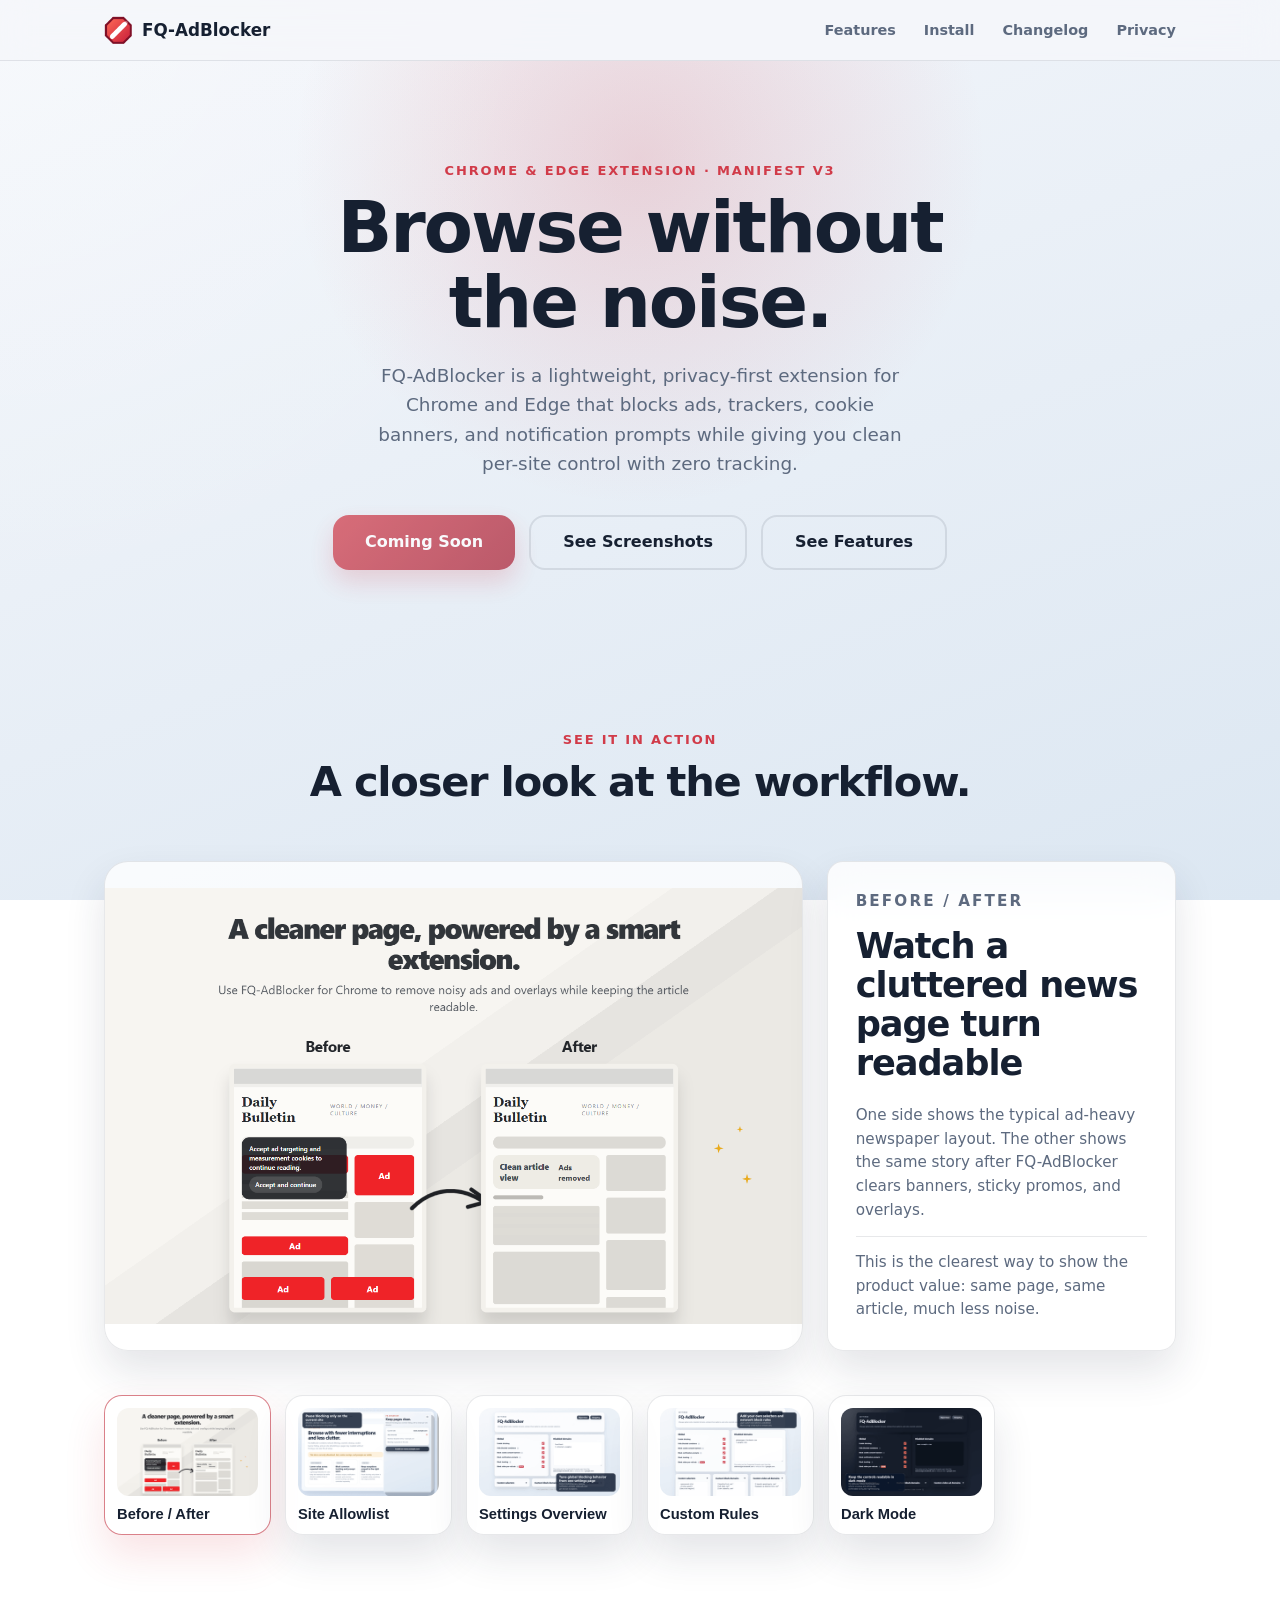
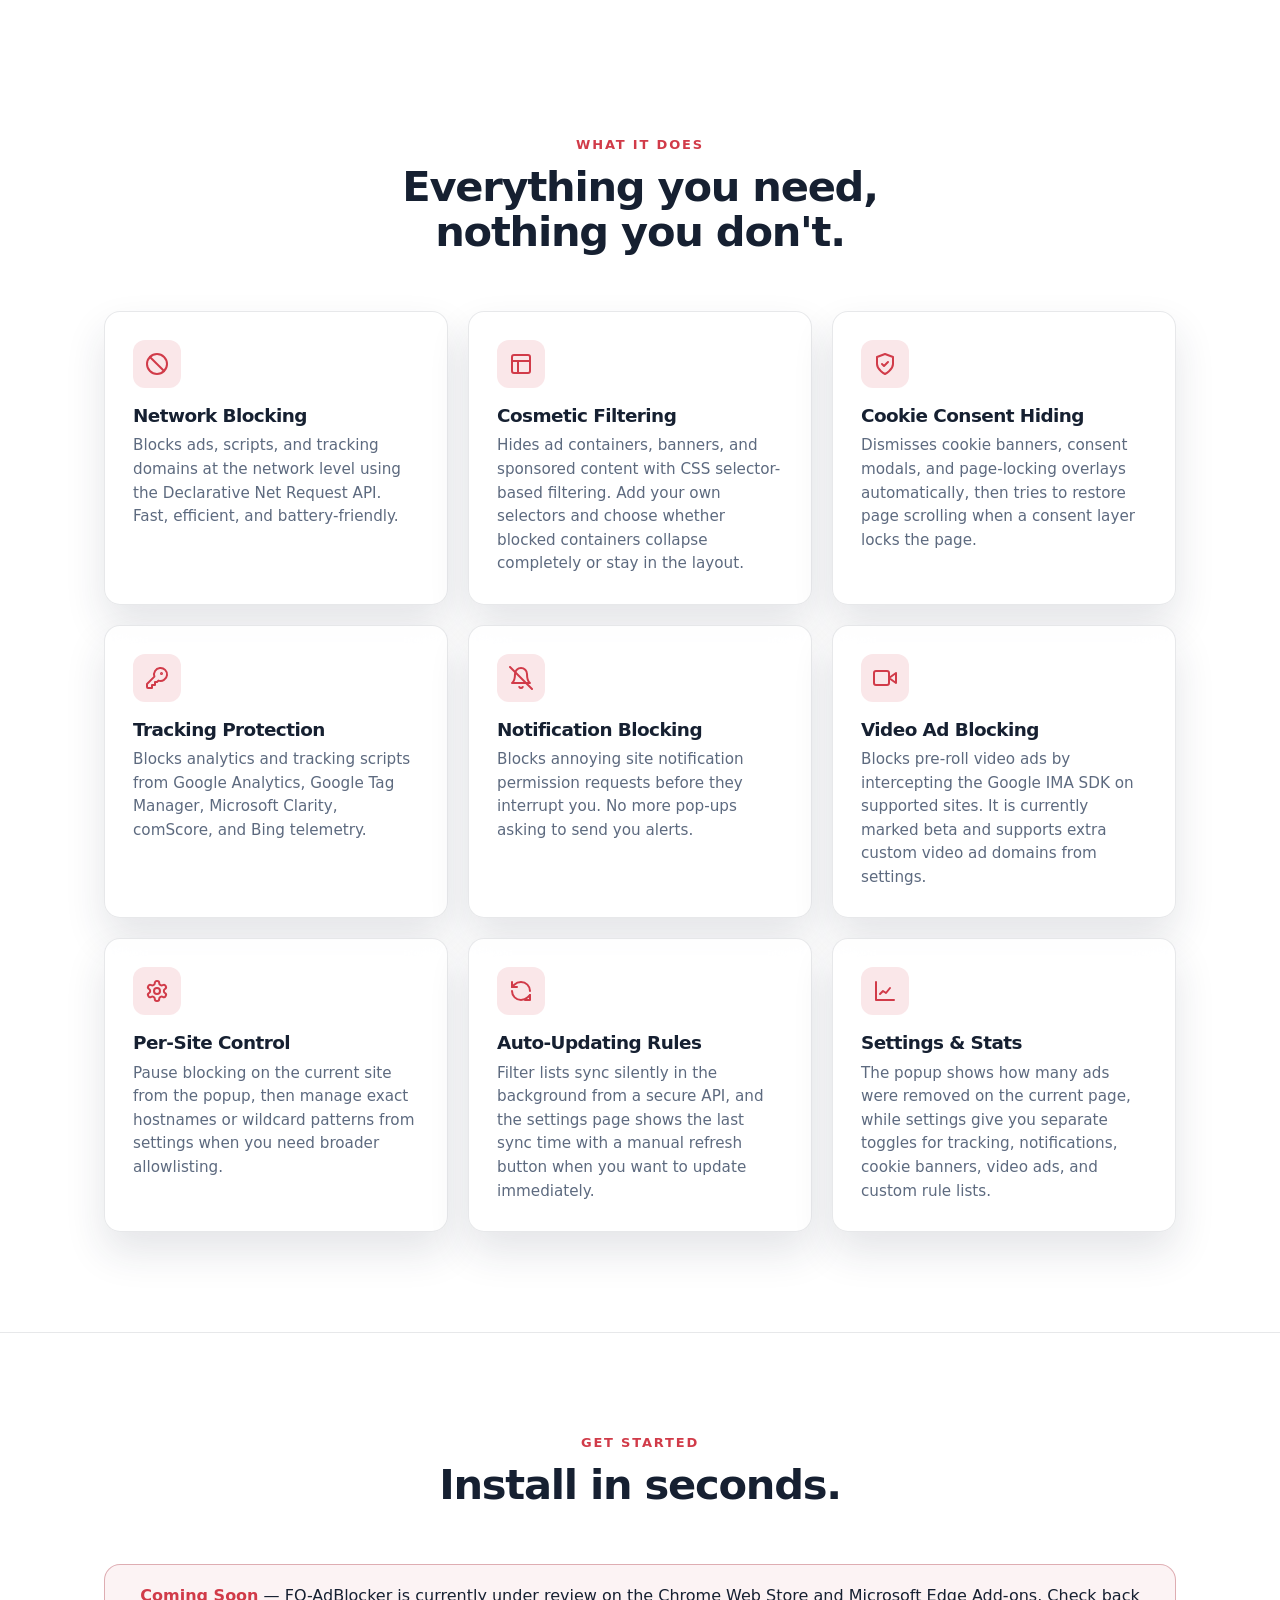
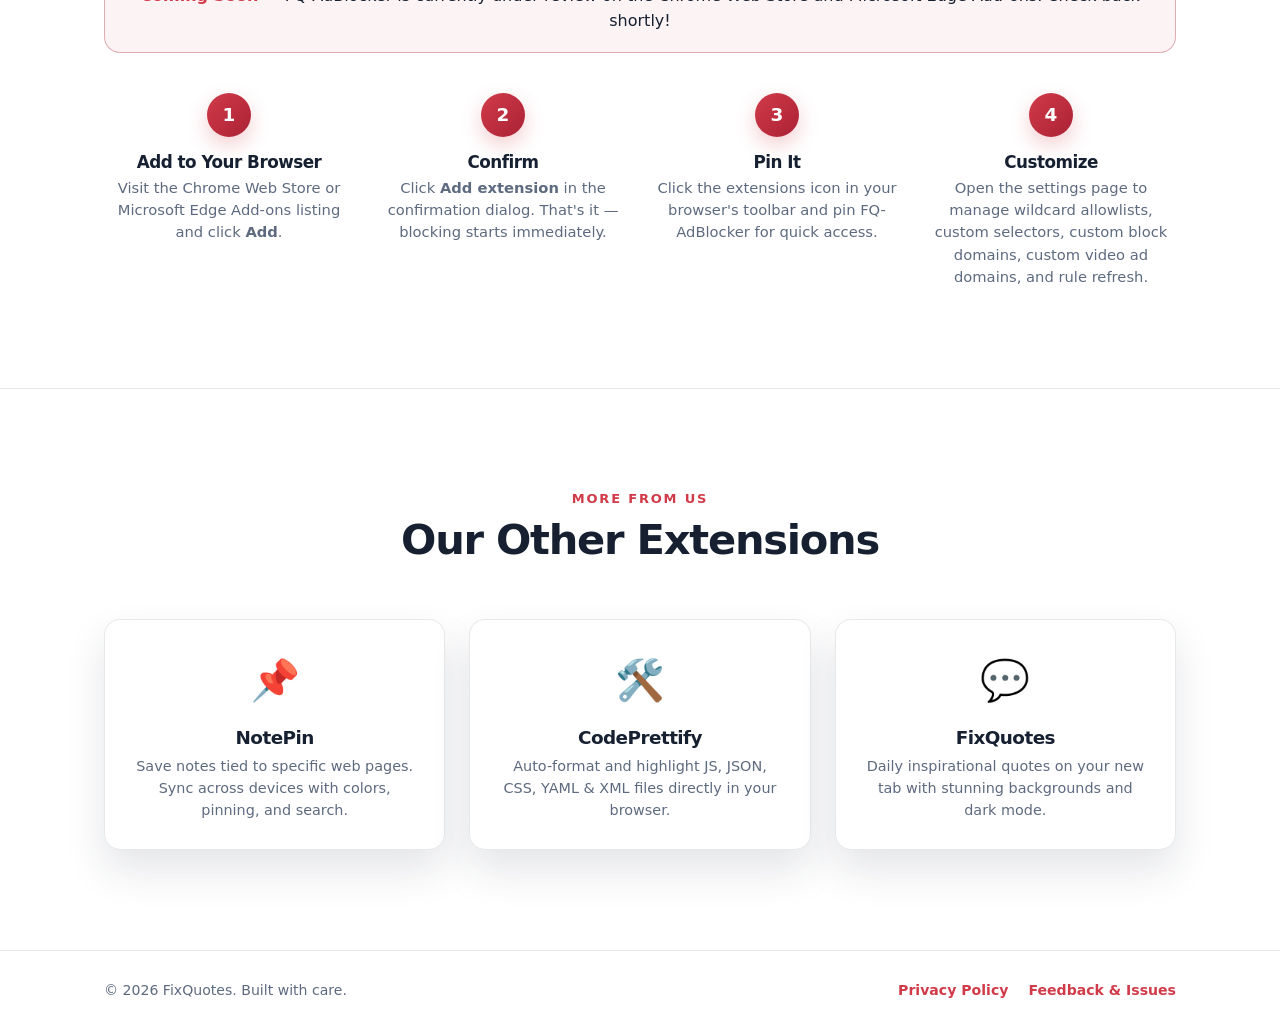
==== commit bd9a824b: "New screenshots" ====
--- a/index.html
+++ b/index.html
@@ -14,9 +14,9 @@
     <link rel="canonical" href="https://adblocker.fixquotes.com" />
     <link rel="icon" href="favicon.ico" sizes="any" />
     <link rel="shortcut icon" href="favicon.ico" type="image/x-icon" />
-    <link rel="icon" href="icon-128.png" type="image/png" />
+    <link rel="icon" href="img/icon-128.png" type="image/png" />
     <link rel="icon" type="image/svg+xml" href="favicon.svg" />
-    <link rel="apple-touch-icon" href="icon-128.png" />
+    <link rel="apple-touch-icon" href="img/icon-128.png" />
 
     <!-- Open Graph -->
     <meta property="og:site_name" content="FQ-AdBlocker" />
@@ -25,14 +25,14 @@
     <meta property="og:title" content="FQ-AdBlocker — Lightweight Ad Blocker for Chrome & Edge" />
     <meta property="og:description" content="A lightweight Manifest V3 extension for Chrome and Edge with network blocking, cosmetic filtering, cookie consent hiding, and video ad blocking." />
     <meta property="og:url" content="https://adblocker.fixquotes.com" />
-    <meta property="og:image" content="https://adblocker.fixquotes.com/icon-128.png" />
-    <meta property="og:image:alt" content="FQ-AdBlocker icon" />
+    <meta property="og:image" content="https://adblocker.fixquotes.com/img/feature-before-after-newspaper.png" />
+    <meta property="og:image:alt" content="Before and after comparison of an ad-heavy newspaper page cleaned up by FQ-AdBlocker" />
 
     <!-- Twitter -->
     <meta name="twitter:card" content="summary" />
     <meta name="twitter:title" content="FQ-AdBlocker — Lightweight Ad Blocker for Chrome & Edge" />
     <meta name="twitter:description" content="A lightweight Manifest V3 extension for Chrome and Edge with network blocking, cosmetic filtering, cookie consent hiding, and video ad blocking." />
-    <meta name="twitter:image" content="https://adblocker.fixquotes.com/icon-128.png" />
+    <meta name="twitter:image" content="https://adblocker.fixquotes.com/img/feature-before-after-newspaper.png" />
 
     <link rel="stylesheet" href="style.css" />
   </head>
@@ -41,7 +41,7 @@
     <header class="site-header">
       <nav class="nav container">
         <a href="index.html" class="nav-brand">
-          <img src="icon-48.png" alt="" width="28" height="28" />
+          <img src="img/icon-48.png" alt="" width="28" height="28" />
           <span>FQ-AdBlocker</span>
         </a>
         <ul class="nav-links">
@@ -62,10 +62,125 @@
           <p class="hero-sub">FQ-AdBlocker is a lightweight, privacy-first extension for Chrome and Edge that blocks ads, trackers, cookie banners, and notification prompts while giving you clean per-site control with zero tracking.</p>
           <div class="hero-actions">
             <a href="index.html#install" class="btn btn-disabled">Coming Soon</a>
+            <a href="index.html#screenshots" class="btn btn-outline">See Screenshots</a>
             <a href="index.html#features" class="btn btn-outline">See Features</a>
           </div>
         </div>
         <div class="hero-glow" aria-hidden="true"></div>
+      </section>
+
+      <section id="screenshots" class="section section-showcase">
+        <div class="container">
+          <p class="eyebrow text-center">See It In Action</p>
+          <h2 class="section-title">A closer look at the workflow.</h2>
+
+          <div class="showcase-shell" data-screenshot-gallery>
+            <div class="showcase-feature">
+              <button class="showcase-stage" type="button" data-screenshot-open aria-label="Open selected screenshot in full size">
+                <img
+                  src="img/feature-before-after-newspaper.png"
+                  alt="Before and after comparison of an ad-heavy newspaper page cleaned up by FQ-AdBlocker"
+                  data-screenshot-active-image
+                />
+              </button>
+
+              <article class="showcase-copy card">
+                <p class="showcase-label" data-screenshot-active-label>Before / After</p>
+                <h3 data-screenshot-active-title>Watch a cluttered news page turn readable</h3>
+                <p class="showcase-description" data-screenshot-active-description>One side shows the typical ad-heavy newspaper layout. The other shows the same story after FQ-AdBlocker clears banners, sticky promos, and overlays.</p>
+                <p class="showcase-support" data-screenshot-active-support>This is the clearest way to show the product value: same page, same article, much less noise.</p>
+              </article>
+            </div>
+
+            <div class="showcase-thumbnails" role="tablist" aria-label="Extension screenshots">
+              <button
+                class="showcase-thumb is-active"
+                type="button"
+                role="tab"
+                aria-selected="true"
+                data-screenshot-thumb
+                data-image="img/feature-before-after-newspaper.png"
+                data-title="Watch a cluttered news page turn readable"
+                data-label="Before / After"
+                data-description="One side shows the typical ad-heavy newspaper layout. The other shows the same story after FQ-AdBlocker clears banners, sticky promos, and overlays."
+                data-support="This is the clearest way to show the product value: same page, same article, much less noise."
+                data-alt="Before and after comparison of an ad-heavy newspaper page cleaned up by FQ-AdBlocker"
+              >
+                <img src="img/feature-before-after-newspaper_thumb.png" alt="" />
+                <span>Before / After</span>
+              </button>
+
+              <button
+                class="showcase-thumb"
+                type="button"
+                role="tab"
+                aria-selected="false"
+                data-screenshot-thumb
+                data-image="img/feature-site-allowlist.png"
+                data-title="Pause blocking only where you need it"
+                data-label="Allowlist"
+                data-description="Allowlist the active site from the popup while keeping blocking enabled everywhere else."
+                data-support="Matched wildcard entries are surfaced in the popup, so users can see exactly why protection is paused on a given host."
+                data-alt="FQ-AdBlocker popup showing a matched allowlist pattern and enable button for the current site"
+              >
+                <img src="img/feature-site-allowlist_thumb.png" alt="" />
+                <span>Site Allowlist</span>
+              </button>
+
+              <button
+                class="showcase-thumb"
+                type="button"
+                role="tab"
+                aria-selected="false"
+                data-screenshot-thumb
+                data-image="img/feature-settings-overview.png"
+                data-title="Tune global behavior from one settings page"
+                data-label="Settings"
+                data-description="Control global blocking, cookie banners, tracking, notifications, video ads, and wildcard-disabled domains from a single page."
+                data-support="The settings page keeps the core toggles visible first, then leaves room for more advanced rule lists further down."
+                data-alt="FQ-AdBlocker settings page showing global toggles and disabled domains"
+              >
+                <img src="img/feature-settings-overview_thumb.png" alt="" />
+                <span>Settings Overview</span>
+              </button>
+
+              <button
+                class="showcase-thumb"
+                type="button"
+                role="tab"
+                aria-selected="false"
+                data-screenshot-thumb
+                data-image="img/feature-custom-rules.png"
+                data-title="Layer in your own selectors and block rules"
+                data-label="Custom Rules"
+                data-description="Add custom selectors, extra blocked domains, and custom video-ad filters on top of the built-in remote lists."
+                data-support="This gives power users a controlled way to extend filtering without losing the lightweight default setup."
+                data-alt="FQ-AdBlocker settings page showing custom selectors, custom block domains, and custom video ad domains"
+              >
+                <img src="img/feature-custom-rules_thumb.png" alt="" />
+                <span>Custom Rules</span>
+              </button>
+
+              <button
+                class="showcase-thumb"
+                type="button"
+                role="tab"
+                aria-selected="false"
+                data-screenshot-thumb
+                data-image="img/feature-dark-mode.png"
+                data-title="Stay comfortable with automatic dark mode"
+                data-label="Dark Mode"
+                data-description="The settings page follows the browser color scheme so advanced controls stay readable during long evening sessions."
+                data-support="The extension UI keeps the same structure in dark mode, which makes the popup and settings page easy to use without a separate theme toggle."
+                data-alt="FQ-AdBlocker settings page shown in dark mode"
+              >
+                <img src="img/feature-dark-mode_thumb.png" alt="" />
+                <span>Dark Mode</span>
+              </button>
+
+            </div>
+          </div>
+        </div>
       </section>
 
       <!-- Features -->
@@ -222,5 +337,18 @@
         </div>
       </div>
     </footer>
+
+    <div class="screenshot-modal" data-screenshot-modal hidden>
+      <div class="screenshot-modal-backdrop" data-screenshot-close></div>
+      <div class="screenshot-modal-dialog" role="dialog" aria-modal="true" aria-labelledby="screenshot-modal-title">
+        <button class="screenshot-modal-close" type="button" aria-label="Close screenshot" data-screenshot-close>
+          <span aria-hidden="true">×</span>
+        </button>
+        <img src="img/feature-before-after-newspaper.png" alt="" data-screenshot-modal-image />
+        <p class="screenshot-modal-title" id="screenshot-modal-title" data-screenshot-modal-title>Watch a cluttered news page turn readable</p>
+      </div>
+    </div>
+
+    <script src="site.js"></script>
   </body>
 </html>
--- a/style.css
+++ b/style.css
@@ -249,6 +249,12 @@
   flex-wrap: wrap;
 }
 
+.btn-disabled {
+  opacity: 0.72;
+  cursor: not-allowed;
+  pointer-events: none;
+}
+
 .hero-glow {
   position: absolute;
   top: -40%;
@@ -279,6 +285,10 @@
   margin-bottom: 56px;
 }
 
+.section-showcase {
+  padding-top: 40px;
+}
+
 /* --- Cards ------------------------------------------------- */
 
 .card {
@@ -328,6 +338,173 @@
 
 /* --- Features Grid ----------------------------------------- */
 
+.showcase-shell {
+  display: grid;
+  gap: 24px;
+}
+
+.showcase-feature {
+  display: grid;
+  grid-template-columns: minmax(0, 1.4fr) minmax(300px, 0.7fr);
+  gap: 24px;
+  align-items: stretch;
+  margin-bottom: 20px;
+}
+
+.showcase-stage {
+  display: block;
+  width: 100%;
+  padding: 0;
+  border: 1px solid var(--border);
+  border-radius: 24px;
+  background: color-mix(in srgb, var(--surface) 92%, transparent);
+  box-shadow: var(--shadow);
+  overflow: hidden;
+  cursor: zoom-in;
+}
+
+.showcase-stage img {
+  width: 100%;
+  aspect-ratio: 16 / 10;
+  object-fit: cover;
+}
+
+.showcase-copy {
+  display: flex;
+  flex-direction: column;
+  justify-content: center;
+  gap: 14px;
+  min-height: 100%;
+}
+
+.showcase-label {
+  margin: 0;
+  font-size: 12px;
+  font-weight: 700;
+  letter-spacing: 0.14em;
+  text-transform: uppercase;
+  color: var(--accent);
+}
+
+.showcase-copy h3 {
+  font-size: clamp(1.5rem, 2.8vw, 2.2rem);
+}
+
+.showcase-description,
+.showcase-support {
+  margin: 0;
+  color: var(--muted);
+}
+
+.showcase-support {
+  padding-top: 14px;
+  border-top: 1px solid var(--border);
+}
+
+.showcase-thumbnails {
+  display: grid;
+  grid-template-columns: repeat(6, minmax(0, 1fr));
+  gap: 14px;
+}
+
+.showcase-thumb {
+  display: grid;
+  gap: 10px;
+  padding: 12px;
+  border: 1px solid var(--border);
+  border-radius: 18px;
+  background: color-mix(in srgb, var(--surface) 90%, transparent);
+  color: var(--text);
+  text-align: left;
+  box-shadow: var(--shadow);
+  cursor: pointer;
+  transition: transform 160ms ease, border-color 160ms ease, box-shadow 160ms ease;
+}
+
+.showcase-thumb:hover {
+  transform: translateY(-2px);
+  border-color: color-mix(in srgb, var(--accent) 50%, var(--border));
+}
+
+.showcase-thumb.is-active {
+  border-color: color-mix(in srgb, var(--accent) 60%, var(--border));
+  box-shadow: 0 20px 40px rgba(209, 59, 73, 0.14);
+}
+
+.showcase-thumb img {
+  width: 100%;
+  aspect-ratio: 16 / 10;
+  object-fit: cover;
+  border-radius: 12px;
+}
+
+.showcase-thumb span {
+  font-size: 0.92rem;
+  font-weight: 700;
+}
+
+.screenshot-modal[hidden] {
+  display: none;
+}
+
+.screenshot-modal {
+  position: fixed;
+  inset: 0;
+  z-index: 200;
+  display: grid;
+  place-items: center;
+  padding: 32px 24px;
+}
+
+.screenshot-modal-backdrop {
+  position: absolute;
+  inset: 0;
+  background: rgba(9, 14, 24, 0.76);
+  backdrop-filter: blur(14px);
+}
+
+.screenshot-modal-dialog {
+  position: relative;
+  z-index: 1;
+  width: min(1100px, 100%);
+  padding: 20px;
+  border: 1px solid rgba(255, 255, 255, 0.14);
+  border-radius: 24px;
+  background: rgba(17, 23, 35, 0.92);
+  box-shadow: 0 32px 80px rgba(0, 0, 0, 0.4);
+}
+
+.screenshot-modal-dialog img {
+  width: 100%;
+  border-radius: 18px;
+}
+
+.screenshot-modal-title {
+  margin: 14px 6px 0;
+  font-size: 0.98rem;
+  font-weight: 700;
+  color: #eef2ff;
+}
+
+.screenshot-modal-close {
+  position: absolute;
+  top: 10px;
+  right: 10px;
+  width: 40px;
+  height: 40px;
+  border: 0;
+  border-radius: 999px;
+  background: rgba(255, 255, 255, 0.12);
+  color: #fff;
+  font-size: 1.6rem;
+  line-height: 1;
+  cursor: pointer;
+}
+
+body.modal-open {
+  overflow: hidden;
+}
+
 .features-grid {
   display: grid;
   gap: 20px;
@@ -335,12 +512,32 @@
 }
 
 @media (max-width: 900px) {
+  .showcase-feature {
+    grid-template-columns: 1fr;
+  }
+
+  .showcase-thumbnails {
+    grid-template-columns: repeat(3, minmax(0, 1fr));
+  }
+
   .features-grid {
     grid-template-columns: repeat(2, 1fr);
   }
 }
 
 @media (max-width: 560px) {
+  .showcase-thumbnails {
+    grid-template-columns: repeat(2, minmax(0, 1fr));
+  }
+
+  .screenshot-modal {
+    padding: 18px 12px;
+  }
+
+  .screenshot-modal-dialog {
+    padding: 14px;
+  }
+
   .features-grid {
     grid-template-columns: 1fr;
   }
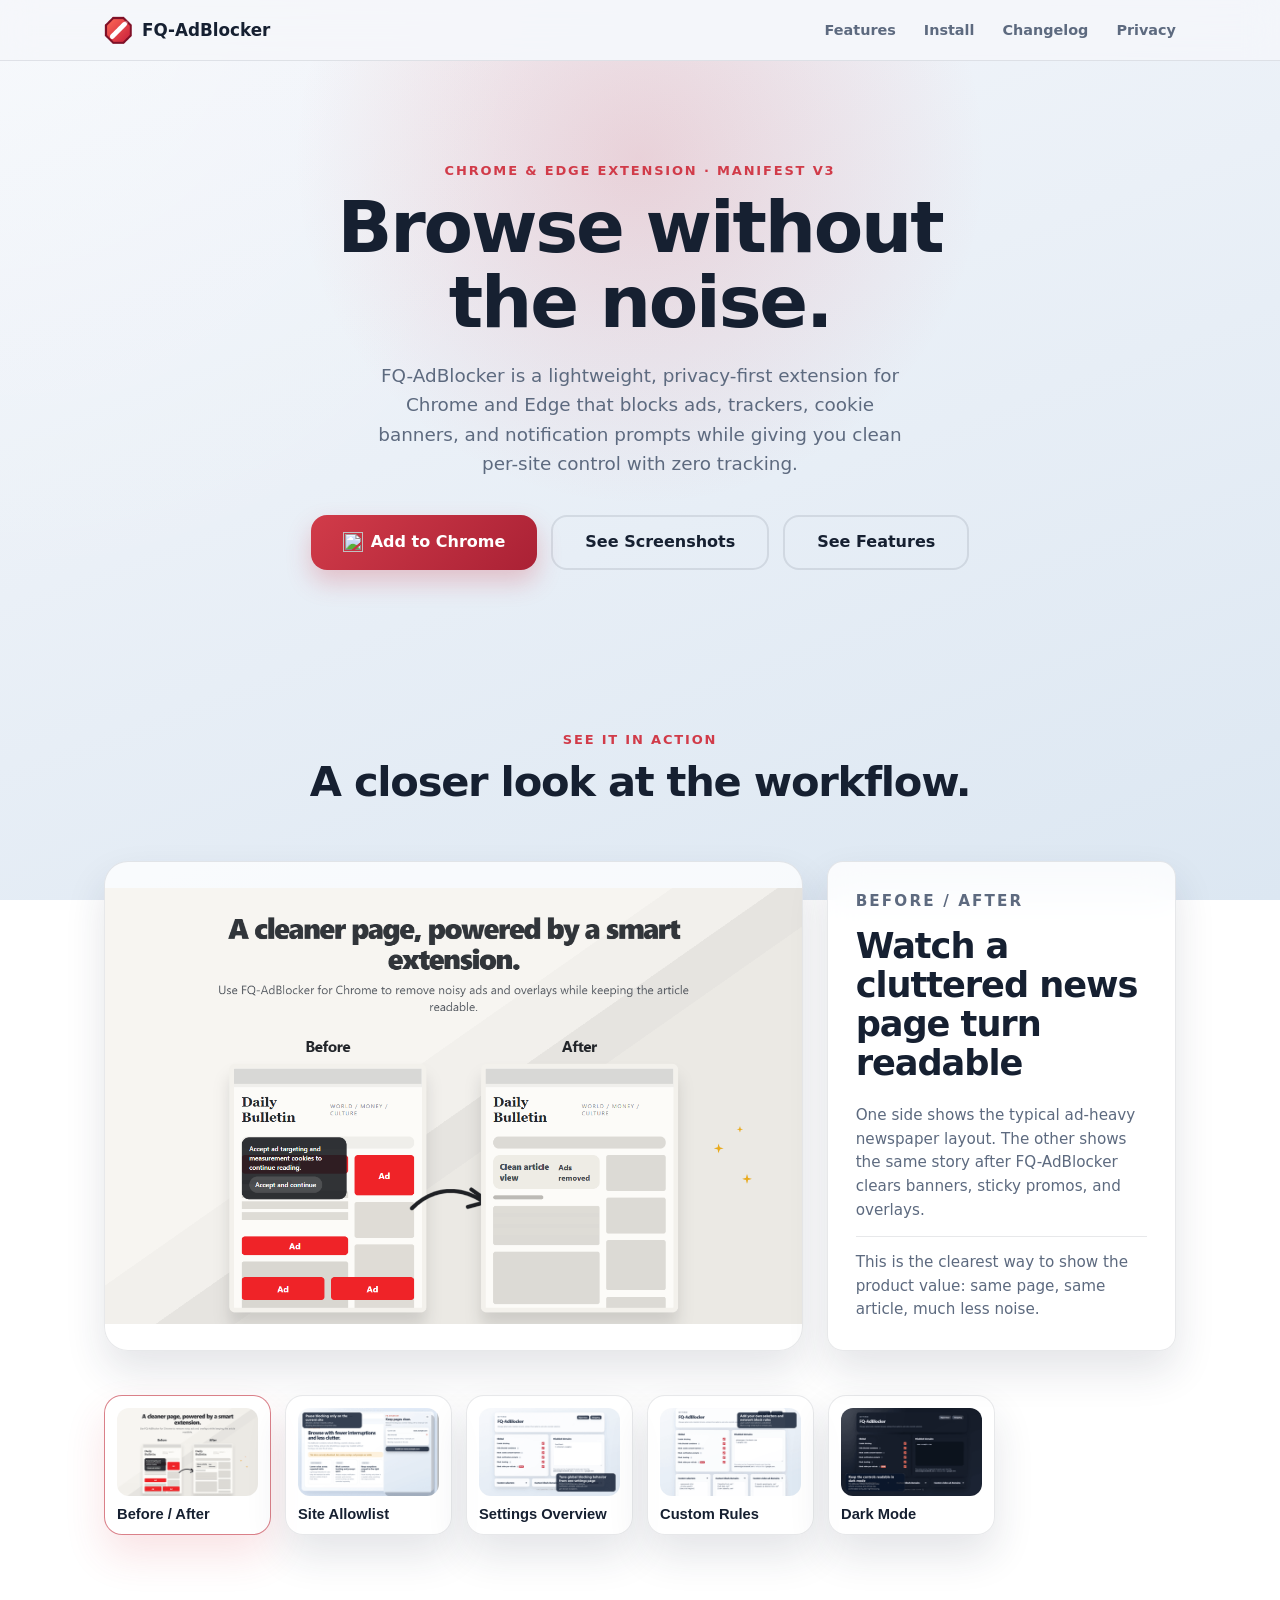
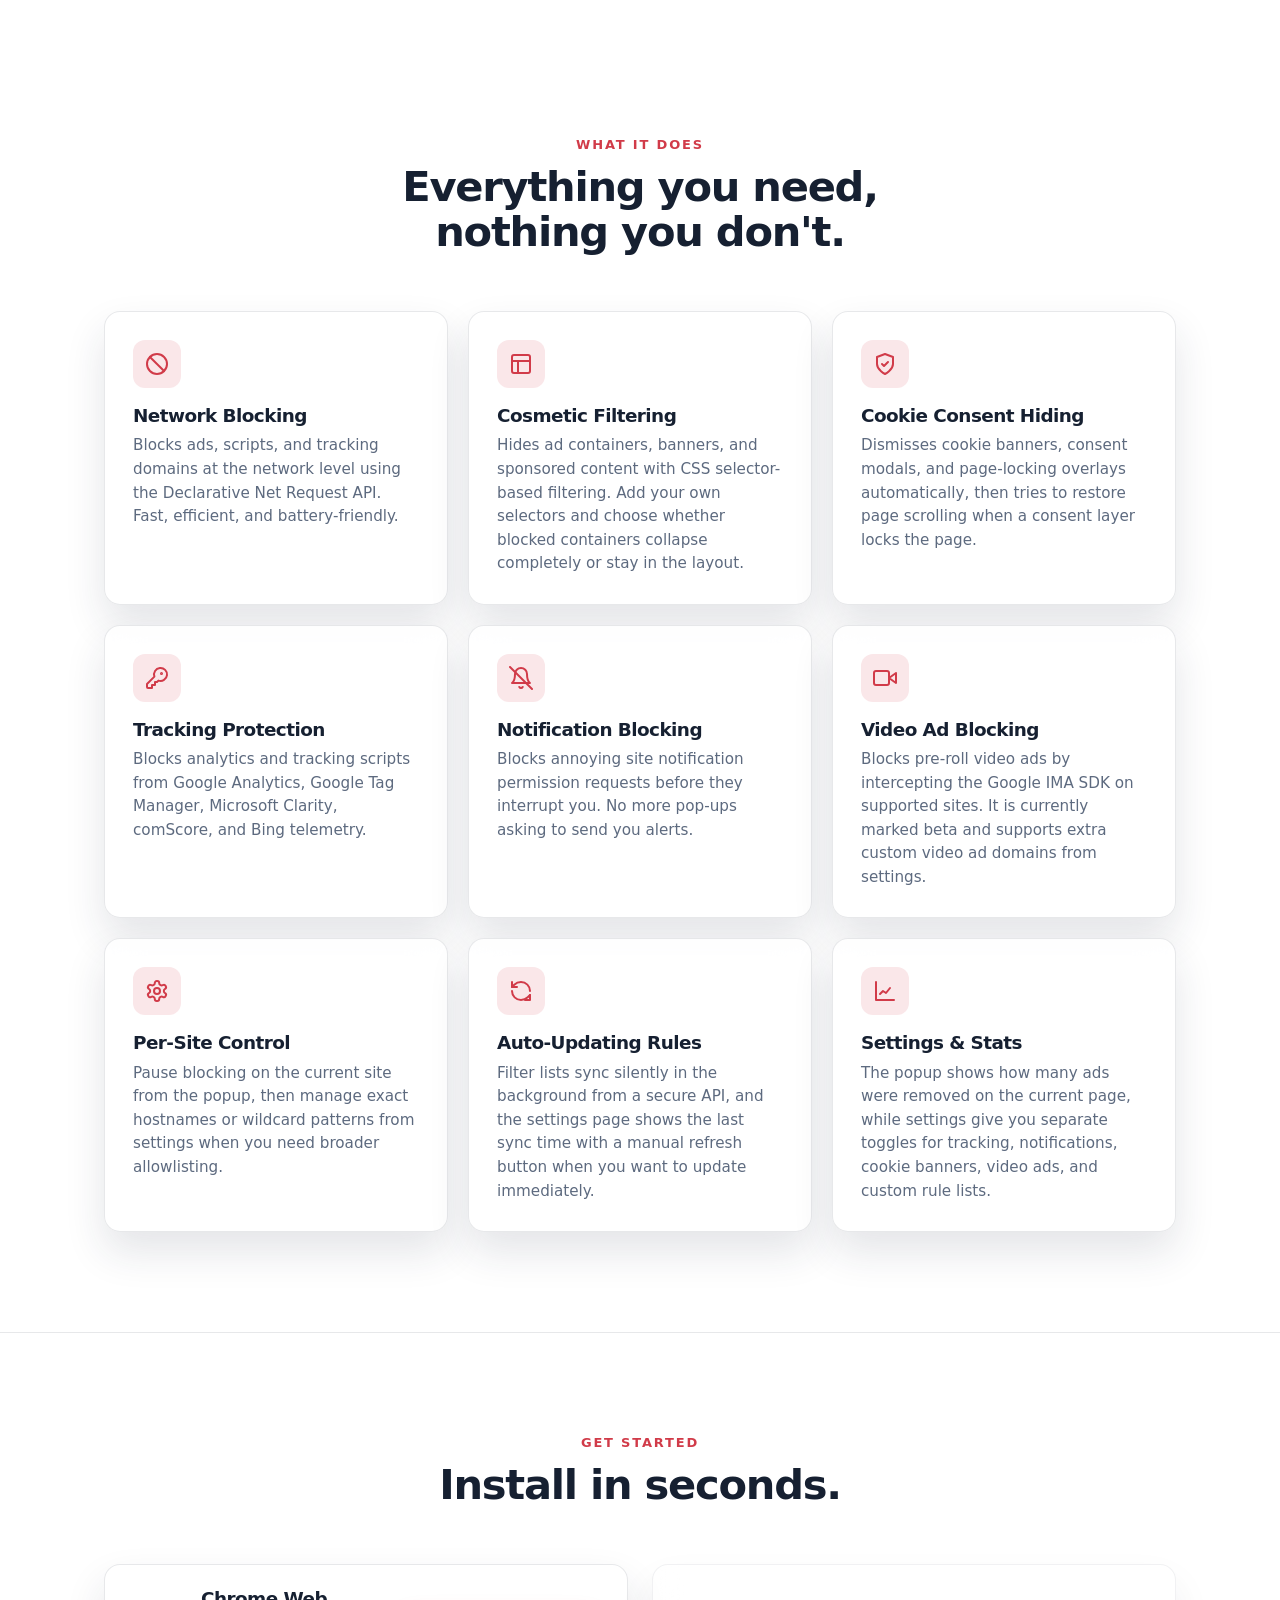
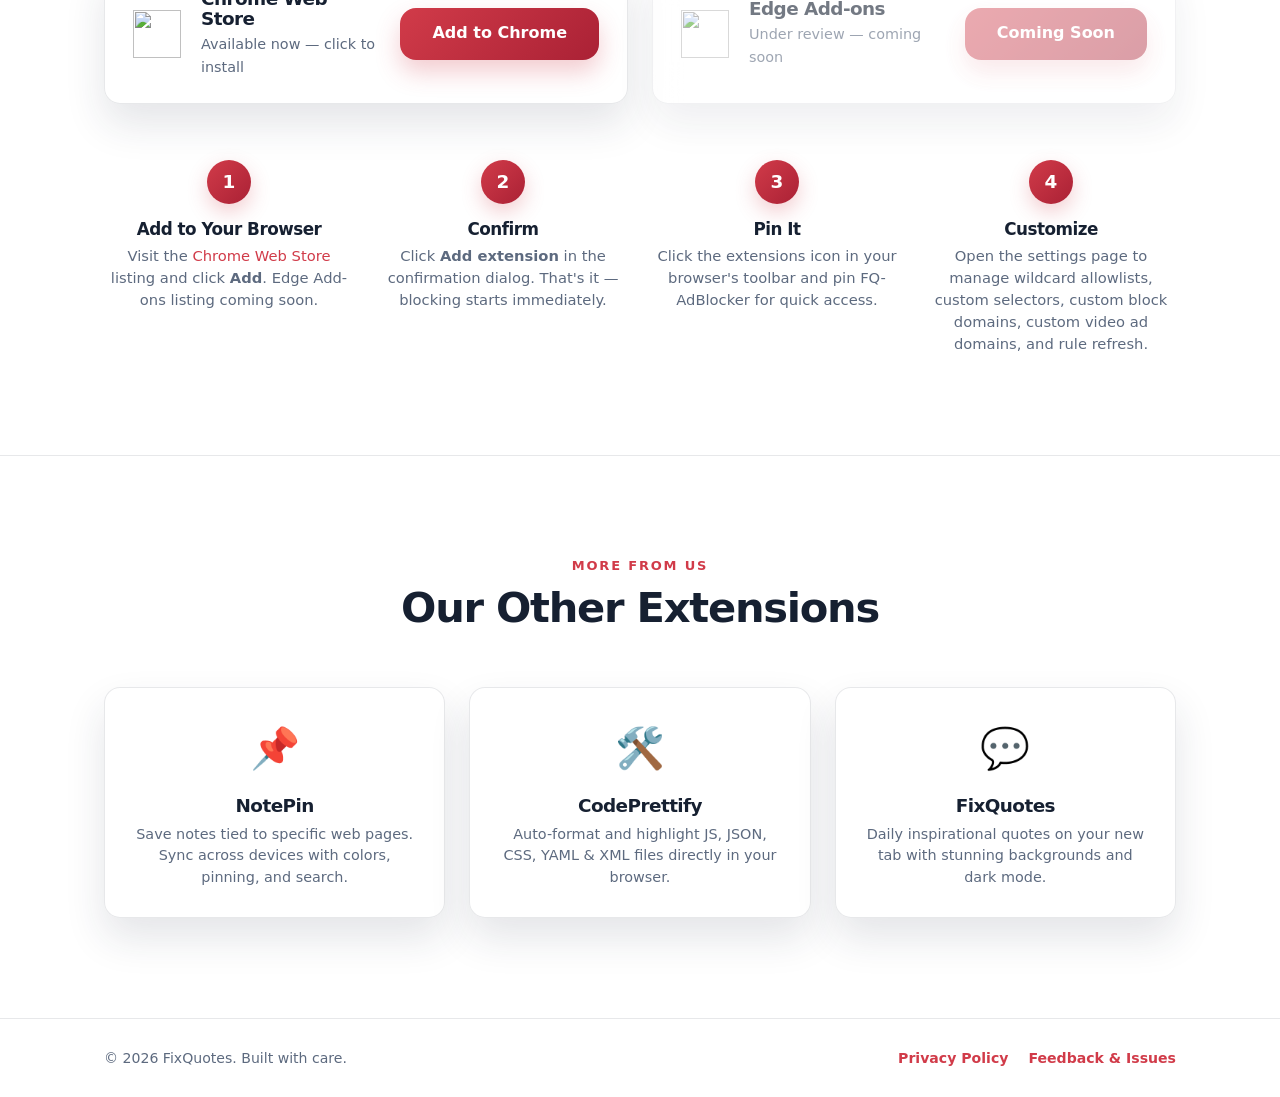
==== commit f7e03b75: "Released in Chrome Web Store, added link" ====
--- a/index.html
+++ b/index.html
@@ -61,7 +61,7 @@
           <h1>Browse without<br />the noise.</h1>
           <p class="hero-sub">FQ-AdBlocker is a lightweight, privacy-first extension for Chrome and Edge that blocks ads, trackers, cookie banners, and notification prompts while giving you clean per-site control with zero tracking.</p>
           <div class="hero-actions">
-            <a href="index.html#install" class="btn btn-disabled">Coming Soon</a>
+            <a href="https://chromewebstore.google.com/detail/fq-adblocker/dnpcaahjbmabpacbdhnfjdincnkafjfm" class="btn" target="_blank" rel="noopener"><img src="img/chrome.svg" alt="" width="20" height="20" />Add to Chrome</a>
             <a href="index.html#screenshots" class="btn btn-outline">See Screenshots</a>
             <a href="index.html#features" class="btn btn-outline">See Features</a>
           </div>
@@ -271,15 +271,30 @@
           <p class="eyebrow text-center">Get started</p>
           <h2 class="section-title">Install in seconds.</h2>
 
-          <div class="highlight-box text-center" style="margin-bottom: 40px;">
-            <strong>Coming Soon</strong> — FQ-AdBlocker is currently under review on the Chrome Web Store and Microsoft Edge Add-ons. Check back shortly!
+          <div class="store-grid">
+            <a href="https://chromewebstore.google.com/detail/fq-adblocker/dnpcaahjbmabpacbdhnfjdincnkafjfm" class="store-card" target="_blank" rel="noopener">
+              <img src="img/chrome.svg" alt="" class="store-logo" width="48" height="48" />
+              <div class="store-info">
+                <h3>Chrome Web Store</h3>
+                <p>Available now — click to install</p>
+              </div>
+              <span class="btn">Add to Chrome</span>
+            </a>
+            <div class="store-card store-card-disabled">
+              <img src="img/edge.svg" alt="" class="store-logo" width="48" height="48" />
+              <div class="store-info">
+                <h3>Edge Add-ons</h3>
+                <p>Under review — coming soon</p>
+              </div>
+              <span class="btn btn-disabled">Coming Soon</span>
+            </div>
           </div>
 
           <div class="steps-grid">
             <div class="step">
               <span class="step-num">1</span>
               <h3>Add to Your Browser</h3>
-              <p>Visit the Chrome Web Store or Microsoft Edge Add-ons listing and click <strong>Add</strong>.</p>
+              <p>Visit the <a href="https://chromewebstore.google.com/detail/fq-adblocker/dnpcaahjbmabpacbdhnfjdincnkafjfm" target="_blank" rel="noopener">Chrome Web Store</a> listing and click <strong>Add</strong>. Edge Add-ons listing coming soon.</p>
             </div>
             <div class="step">
               <span class="step-num">2</span>
--- a/style.css
+++ b/style.css
@@ -178,6 +178,7 @@
   display: inline-flex;
   align-items: center;
   justify-content: center;
+  gap: 8px;
   border: 0;
   border-radius: var(--radius);
   padding: 12px 32px 14px;
@@ -346,6 +347,7 @@
 .showcase-feature {
   display: grid;
   grid-template-columns: minmax(0, 1.4fr) minmax(300px, 0.7fr);
+  grid-template-rows: 1fr;
   gap: 24px;
   align-items: stretch;
   margin-bottom: 20px;
@@ -374,7 +376,14 @@
   flex-direction: column;
   justify-content: center;
   gap: 14px;
-  min-height: 100%;
+  max-height: 100%;
+  overflow: hidden;
+  pointer-events: none;
+}
+
+.showcase-copy:hover {
+  transform: none;
+  box-shadow: var(--shadow);
 }
 
 .showcase-label {
@@ -535,7 +544,7 @@
   }
 
   .screenshot-modal-dialog {
-    padding: 14px;
+    padding: 10px 5px;
   }
 
   .features-grid {
@@ -544,6 +553,88 @@
 }
 
 /* --- Steps Grid -------------------------------------------- */
+
+.store-grid {
+  display: grid;
+  grid-template-columns: repeat(2, 1fr);
+  gap: 24px;
+  margin-bottom: 56px;
+}
+
+.store-card {
+  display: flex;
+  align-items: center;
+  gap: 20px;
+  padding: 24px 28px;
+  border: 1px solid var(--border);
+  border-radius: var(--radius);
+  background: var(--surface);
+  backdrop-filter: blur(18px);
+  box-shadow: var(--shadow);
+  text-decoration: none;
+  color: var(--text);
+  transition: transform 200ms ease, box-shadow 200ms ease, border-color 200ms ease;
+}
+
+.store-card:hover {
+  transform: translateY(-4px);
+  border-color: var(--accent);
+  box-shadow: 0 28px 56px rgba(32, 43, 63, 0.16);
+  text-decoration: none;
+}
+
+@media (prefers-color-scheme: dark) {
+  .store-card:hover {
+    box-shadow: 0 28px 56px rgba(0, 0, 0, 0.4);
+  }
+}
+
+.store-card-disabled {
+  opacity: 0.6;
+  cursor: not-allowed;
+  pointer-events: none;
+}
+
+.store-logo {
+  flex-shrink: 0;
+}
+
+.store-info {
+  flex: 1;
+  min-width: 0;
+}
+
+.store-info h3 {
+  font-size: 1.15rem;
+  margin-bottom: 4px;
+}
+
+.store-info p {
+  margin: 0;
+  font-size: 0.9rem;
+  color: var(--muted);
+}
+
+.store-card .btn {
+  flex-shrink: 0;
+  white-space: nowrap;
+}
+
+@media (max-width: 700px) {
+  .store-grid {
+    grid-template-columns: 1fr;
+  }
+
+  .store-card {
+    flex-wrap: wrap;
+    justify-content: center;
+    text-align: center;
+  }
+
+  .store-card .btn {
+    width: 100%;
+  }
+}
 
 .steps-grid {
   display: grid;
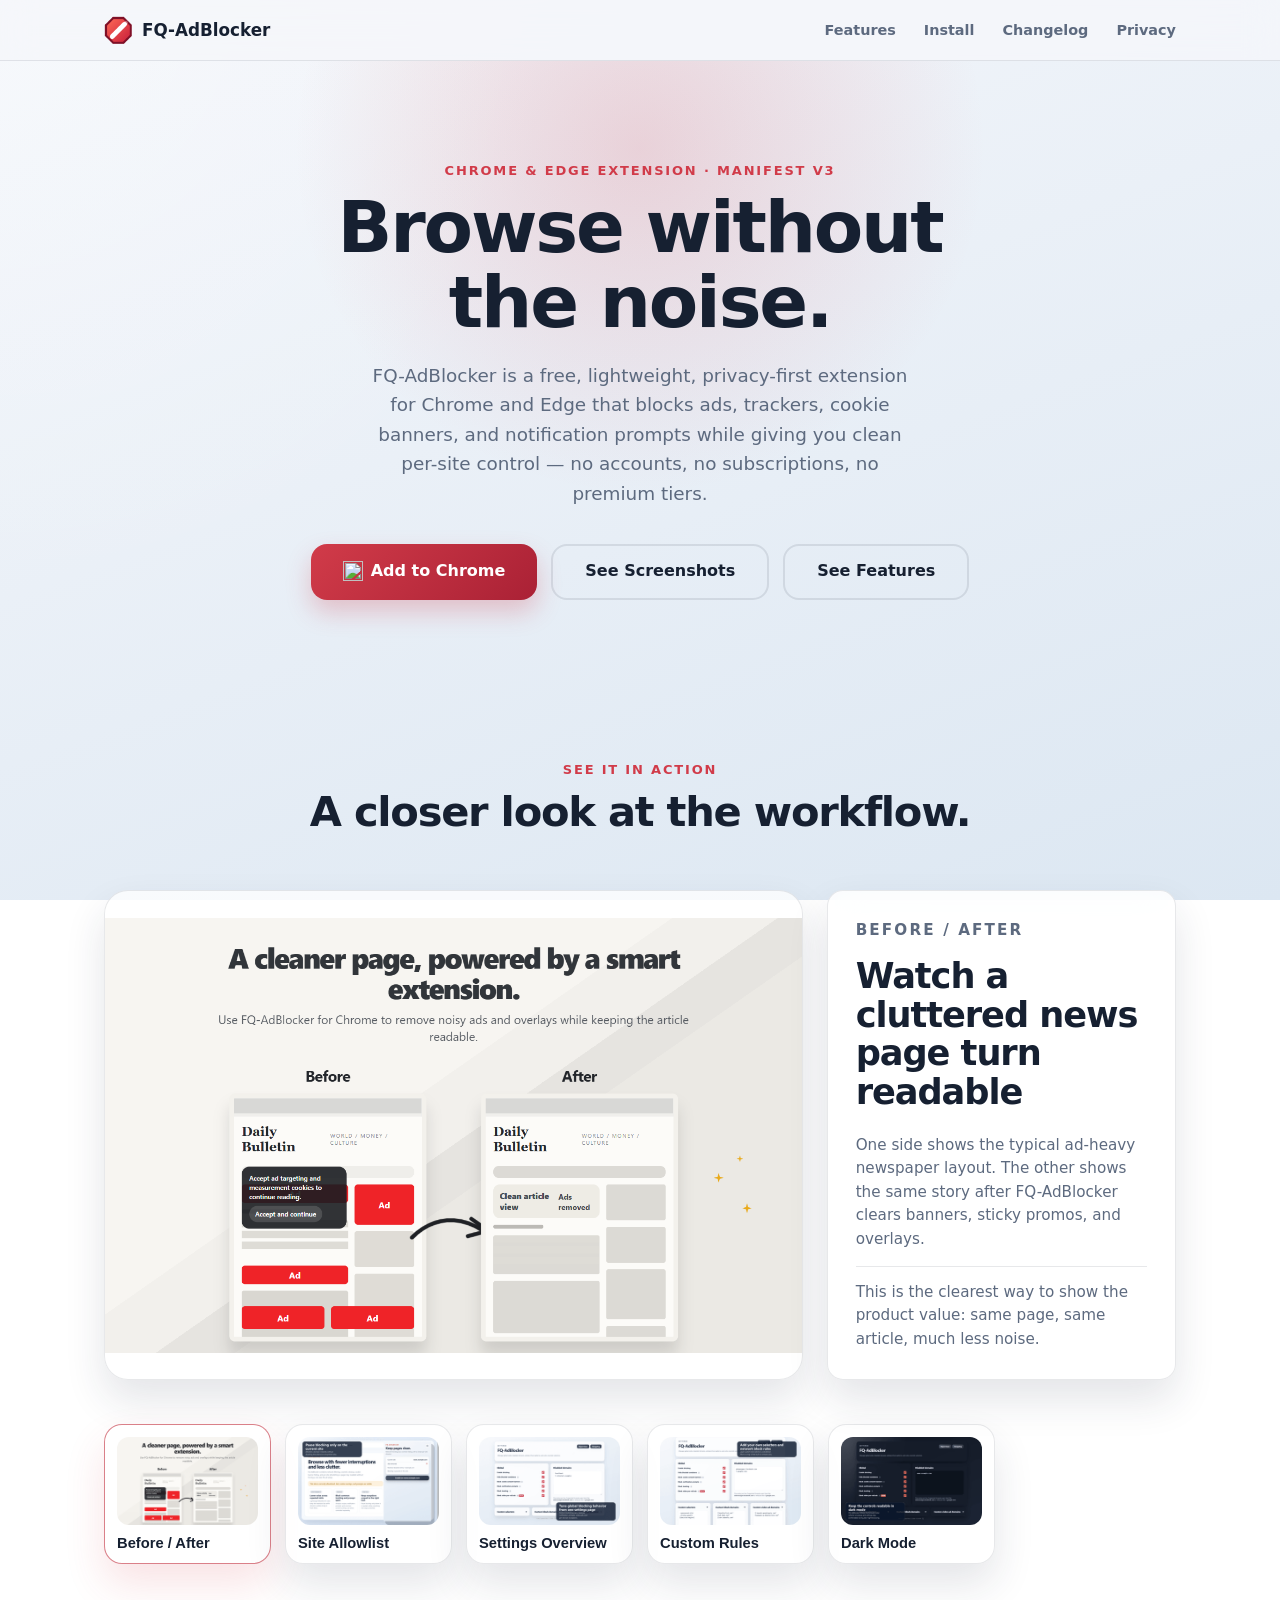
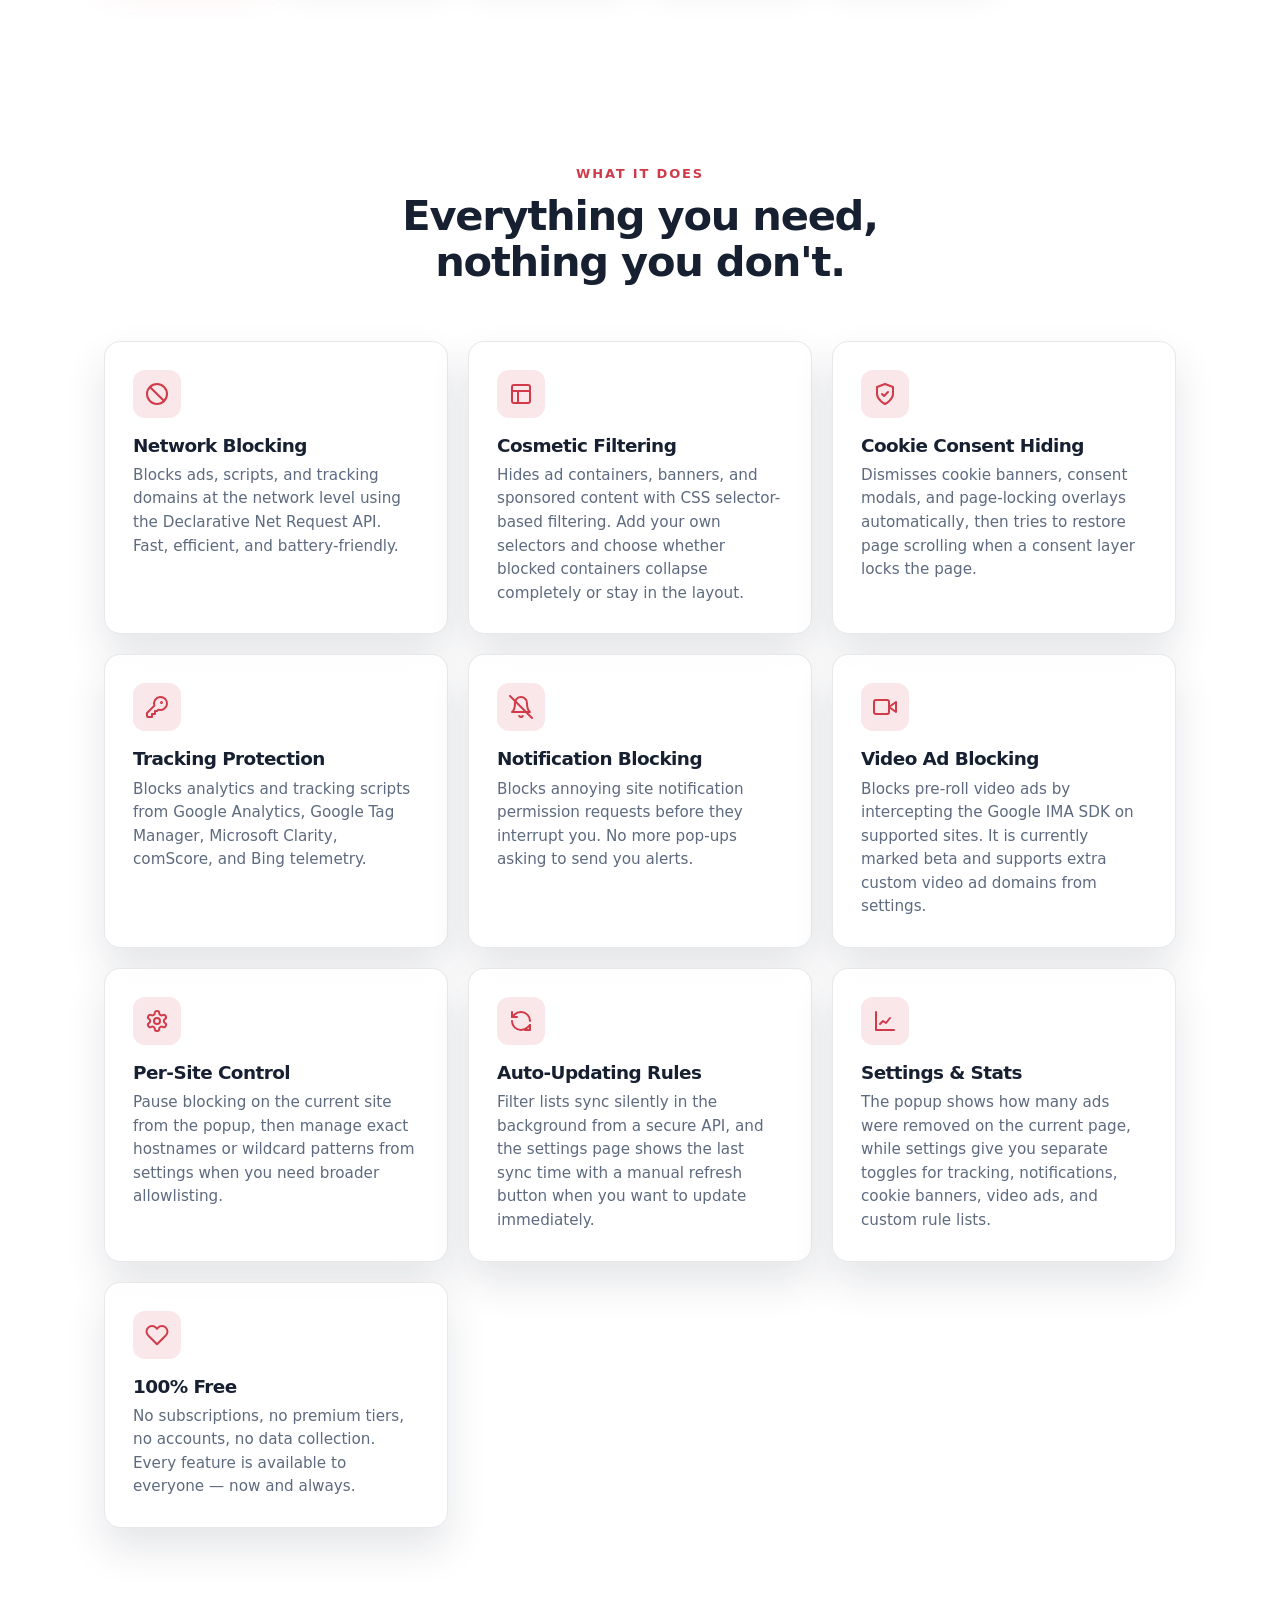
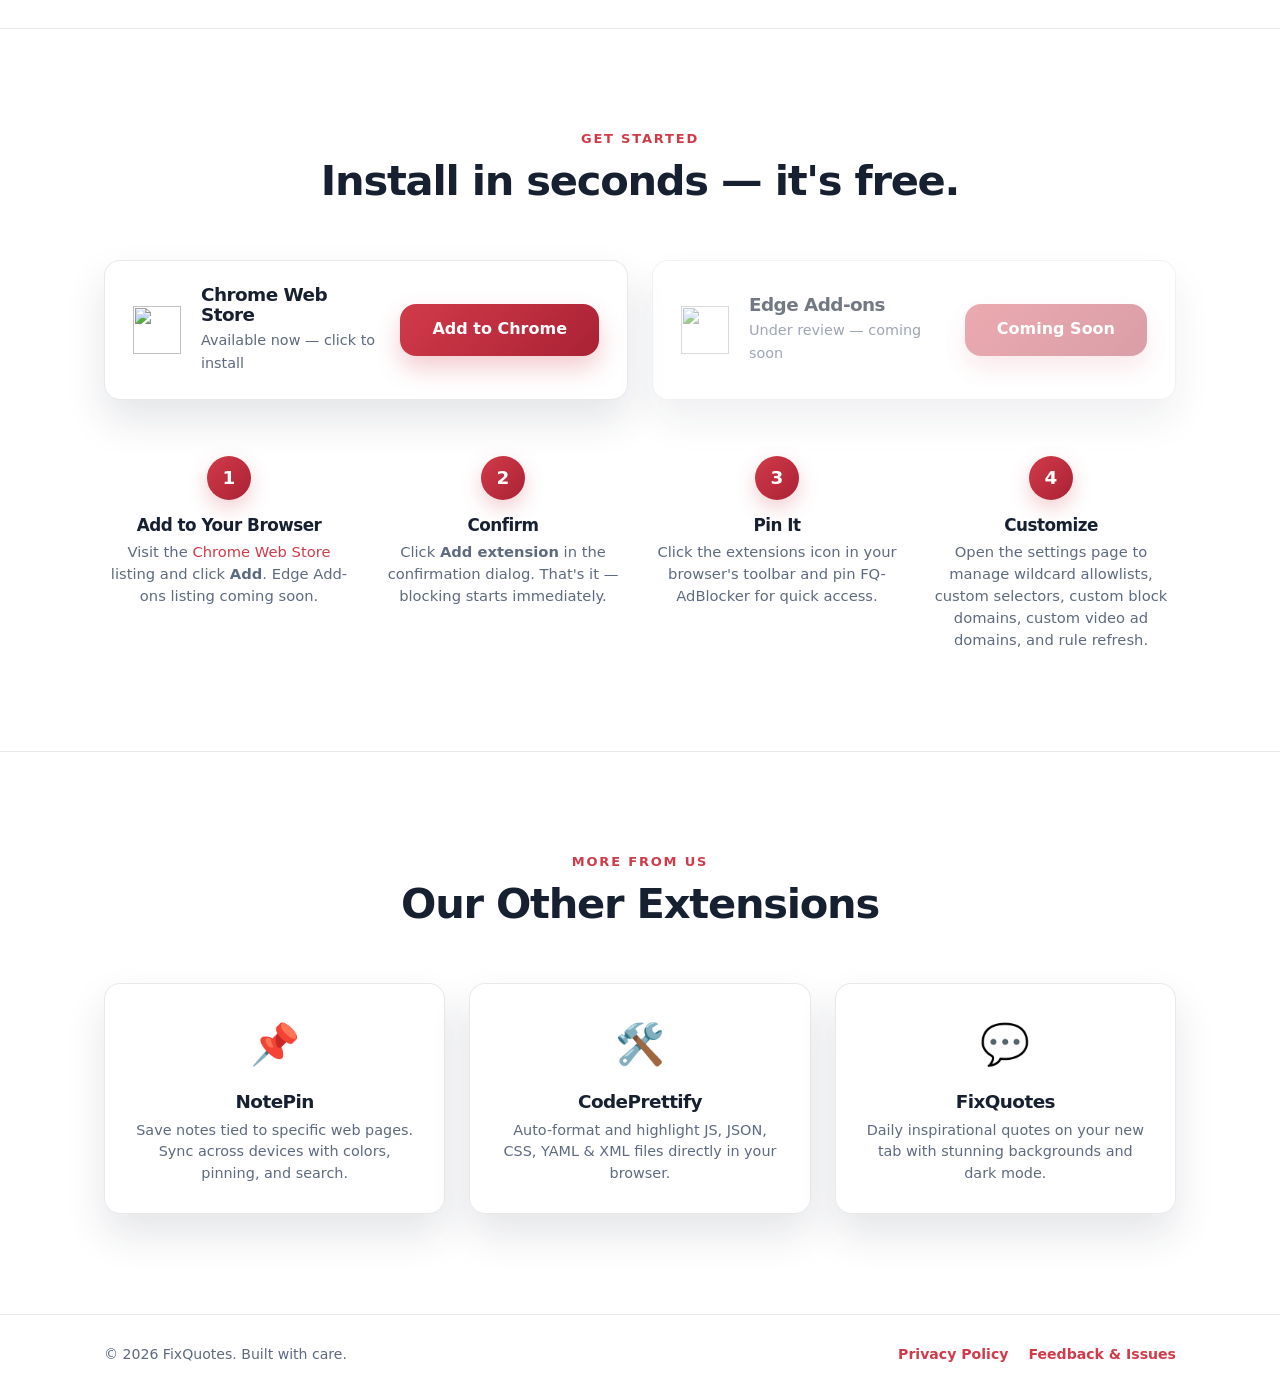
==== commit d866b915: "Highligted that its free" ====
--- a/index.html
+++ b/index.html
@@ -59,7 +59,7 @@
         <div class="container hero-inner">
           <p class="eyebrow">Chrome & Edge Extension · Manifest V3</p>
           <h1>Browse without<br />the noise.</h1>
-          <p class="hero-sub">FQ-AdBlocker is a lightweight, privacy-first extension for Chrome and Edge that blocks ads, trackers, cookie banners, and notification prompts while giving you clean per-site control with zero tracking.</p>
+          <p class="hero-sub">FQ-AdBlocker is a free, lightweight, privacy-first extension for Chrome and Edge that blocks ads, trackers, cookie banners, and notification prompts while giving you clean per-site control — no accounts, no subscriptions, no premium tiers.</p>
           <div class="hero-actions">
             <a href="https://chromewebstore.google.com/detail/fq-adblocker/dnpcaahjbmabpacbdhnfjdincnkafjfm" class="btn" target="_blank" rel="noopener"><img src="img/chrome.svg" alt="" width="20" height="20" />Add to Chrome</a>
             <a href="index.html#screenshots" class="btn btn-outline">See Screenshots</a>
@@ -261,6 +261,14 @@
               <h3>Settings &amp; Stats</h3>
               <p>The popup shows how many ads were removed on the current page, while settings give you separate toggles for tracking, notifications, cookie banners, video ads, and custom rule lists.</p>
             </article>
+
+            <article class="card">
+              <div class="card-icon">
+                <svg width="24" height="24" viewBox="0 0 24 24" fill="none" stroke="currentColor" stroke-width="2" stroke-linecap="round" stroke-linejoin="round"><path d="M20.84 4.61a5.5 5.5 0 0 0-7.78 0L12 5.67l-1.06-1.06a5.5 5.5 0 0 0-7.78 7.78l1.06 1.06L12 21.23l7.78-7.78 1.06-1.06a5.5 5.5 0 0 0 0-7.78z"/></svg>
+              </div>
+              <h3>100% Free</h3>
+              <p>No subscriptions, no premium tiers, no accounts, no data collection. Every feature is available to everyone — now and always.</p>
+            </article>
           </div>
         </div>
       </section>
@@ -269,7 +277,7 @@
       <section id="install" class="section section-alt">
         <div class="container">
           <p class="eyebrow text-center">Get started</p>
-          <h2 class="section-title">Install in seconds.</h2>
+          <h2 class="section-title">Install in seconds — it's free.</h2>
 
           <div class="store-grid">
             <a href="https://chromewebstore.google.com/detail/fq-adblocker/dnpcaahjbmabpacbdhnfjdincnkafjfm" class="store-card" target="_blank" rel="noopener">
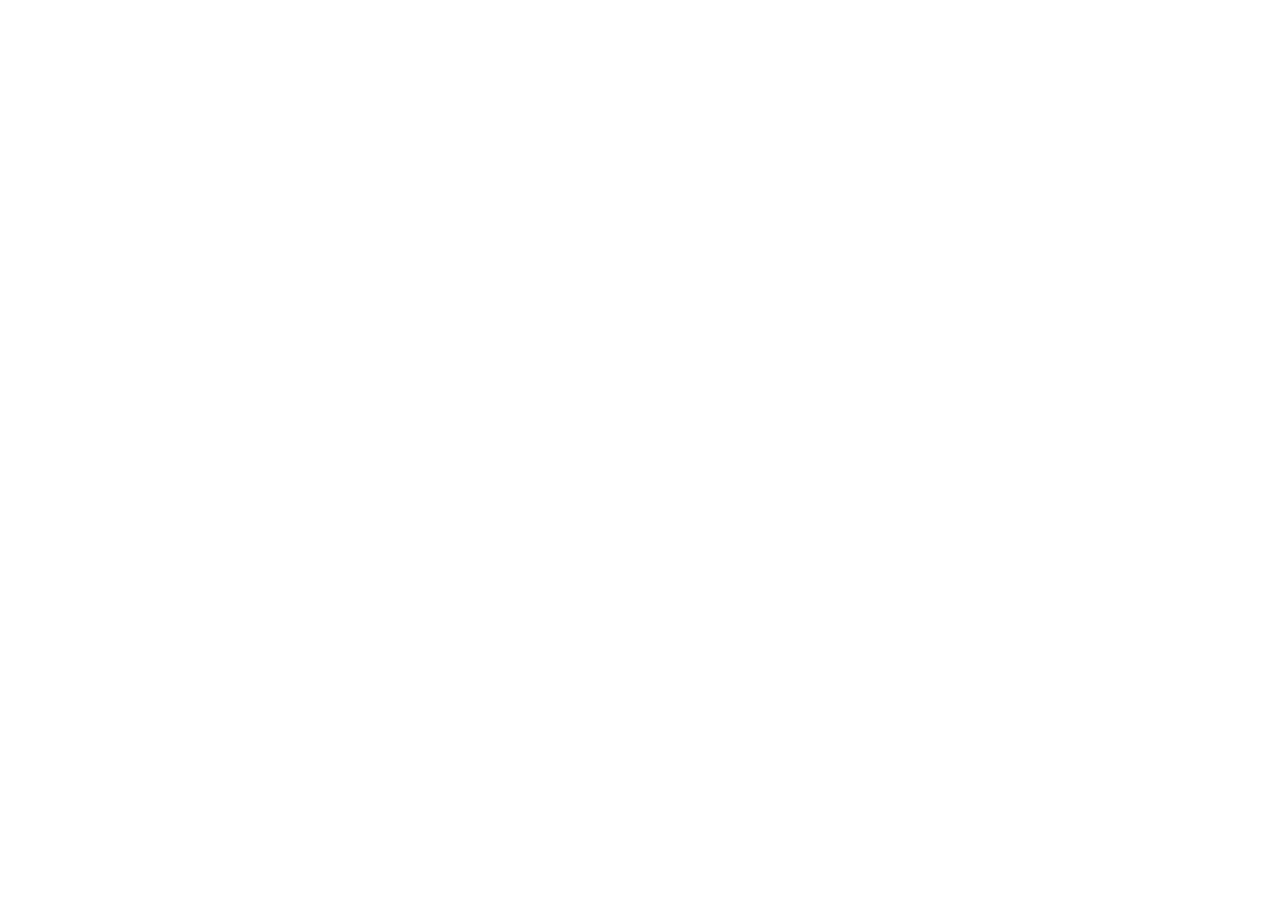
==== commit 6c7cb1c1: "Moved to fixguard.org" ====
--- a/index.html
+++ b/index.html
@@ -3,36 +3,39 @@
   <head>
     <meta charset="UTF-8" />
     <meta name="viewport" content="width=device-width, initial-scale=1.0" />
-    <title>FQ-AdBlocker — Lightweight Ad Blocker for Chrome & Edge</title>
+    <title>FixGuard – Ad Blocker & Privacy Protection for Chrome & Edge</title>
     <meta name="description" content="A lightweight Manifest V3 extension for Chrome and Edge with network blocking, cosmetic filtering, cookie consent hiding, and video ad blocking." />
-    <meta name="application-name" content="FQ-AdBlocker" />
-    <meta name="apple-mobile-web-app-title" content="FQ-AdBlocker" />
+    <meta name="application-name" content="FixGuard" />
+    <meta name="apple-mobile-web-app-title" content="FixGuard" />
     <meta name="theme-color" content="#111723" />
     <meta name="color-scheme" content="light dark" />
-    <meta name="robots" content="index, follow" />
-    <meta name="google-site-verification" content="14OfSmxPs5-EXpOJ6Cx9AvpeZSgXMOnxvYtgm21ykQY" />
-    <link rel="canonical" href="https://adblocker.fixquotes.com" />
+    <meta name="robots" content="noindex, nofollow" />
+    <link rel="canonical" href="https://fixguard.org/" />
+    <meta http-equiv="refresh" content="0; url=https://fixguard.org/" />
     <link rel="icon" href="favicon.ico" sizes="any" />
     <link rel="shortcut icon" href="favicon.ico" type="image/x-icon" />
     <link rel="icon" href="img/icon-128.png" type="image/png" />
     <link rel="icon" type="image/svg+xml" href="favicon.svg" />
     <link rel="apple-touch-icon" href="img/icon-128.png" />
+    <script>
+      window.location.replace("https://fixguard.org/");
+    </script>
 
     <!-- Open Graph -->
-    <meta property="og:site_name" content="FQ-AdBlocker" />
+    <meta property="og:site_name" content="FixGuard" />
     <meta property="og:locale" content="en_US" />
     <meta property="og:type" content="website" />
-    <meta property="og:title" content="FQ-AdBlocker — Lightweight Ad Blocker for Chrome & Edge" />
+    <meta property="og:title" content="FixGuard – Ad Blocker & Privacy Protection for Chrome & Edge" />
     <meta property="og:description" content="A lightweight Manifest V3 extension for Chrome and Edge with network blocking, cosmetic filtering, cookie consent hiding, and video ad blocking." />
-    <meta property="og:url" content="https://adblocker.fixquotes.com" />
-    <meta property="og:image" content="https://adblocker.fixquotes.com/img/feature-before-after-newspaper.png" />
-    <meta property="og:image:alt" content="Before and after comparison of an ad-heavy newspaper page cleaned up by FQ-AdBlocker" />
+    <meta property="og:url" content="https://fixguard.org/" />
+    <meta property="og:image" content="https://fixguard.org/img/feature-before-after-newspaper.png" />
+    <meta property="og:image:alt" content="Before and after comparison of an ad-heavy newspaper page cleaned up by FixGuard" />
 
     <!-- Twitter -->
     <meta name="twitter:card" content="summary" />
-    <meta name="twitter:title" content="FQ-AdBlocker — Lightweight Ad Blocker for Chrome & Edge" />
+    <meta name="twitter:title" content="FixGuard – Ad Blocker & Privacy Protection for Chrome & Edge" />
     <meta name="twitter:description" content="A lightweight Manifest V3 extension for Chrome and Edge with network blocking, cosmetic filtering, cookie consent hiding, and video ad blocking." />
-    <meta name="twitter:image" content="https://adblocker.fixquotes.com/img/feature-before-after-newspaper.png" />
+    <meta name="twitter:image" content="https://fixguard.org/img/feature-before-after-newspaper.png" />
 
     <link rel="stylesheet" href="style.css" />
   </head>
@@ -42,7 +45,7 @@
       <nav class="nav container">
         <a href="index.html" class="nav-brand">
           <img src="img/icon-48.png" alt="" width="28" height="28" />
-          <span>FQ-AdBlocker</span>
+          <span>FixGuard</span>
         </a>
         <ul class="nav-links">
           <li><a href="index.html#features">Features</a></li>
@@ -59,9 +62,9 @@
         <div class="container hero-inner">
           <p class="eyebrow">Chrome & Edge Extension · Manifest V3</p>
           <h1>Browse without<br />the noise.</h1>
-          <p class="hero-sub">FQ-AdBlocker is a free, lightweight, privacy-first extension for Chrome and Edge that blocks ads, trackers, cookie banners, and notification prompts while giving you clean per-site control — no accounts, no subscriptions, no premium tiers.</p>
+          <p class="hero-sub">FixGuard is a free, lightweight, privacy-first extension for Chrome and Edge that blocks ads, trackers, cookie banners, and notification prompts while giving you clean per-site control — no accounts, no subscriptions, no premium tiers.</p>
           <div class="hero-actions">
-            <a href="https://chromewebstore.google.com/detail/fq-adblocker/dnpcaahjbmabpacbdhnfjdincnkafjfm" class="btn" target="_blank" rel="noopener"><img src="img/chrome.svg" alt="" width="20" height="20" />Add to Chrome</a>
+            <a href="https://chromewebstore.google.com/detail/dnpcaahjbmabpacbdhnfjdincnkafjfm" class="btn" target="_blank" rel="noopener"><img src="img/chrome.svg" alt="" width="20" height="20" />Add to Chrome</a>
             <a href="index.html#screenshots" class="btn btn-outline">See Screenshots</a>
             <a href="index.html#features" class="btn btn-outline">See Features</a>
           </div>
@@ -79,7 +82,7 @@
               <button class="showcase-stage" type="button" data-screenshot-open aria-label="Open selected screenshot in full size">
                 <img
                   src="img/feature-before-after-newspaper.png"
-                  alt="Before and after comparison of an ad-heavy newspaper page cleaned up by FQ-AdBlocker"
+                  alt="Before and after comparison of an ad-heavy newspaper page cleaned up by FixGuard"
                   data-screenshot-active-image
                 />
               </button>
@@ -87,7 +90,7 @@
               <article class="showcase-copy card">
                 <p class="showcase-label" data-screenshot-active-label>Before / After</p>
                 <h3 data-screenshot-active-title>Watch a cluttered news page turn readable</h3>
-                <p class="showcase-description" data-screenshot-active-description>One side shows the typical ad-heavy newspaper layout. The other shows the same story after FQ-AdBlocker clears banners, sticky promos, and overlays.</p>
+                <p class="showcase-description" data-screenshot-active-description>One side shows the typical ad-heavy newspaper layout. The other shows the same story after FixGuard clears banners, sticky promos, and overlays.</p>
                 <p class="showcase-support" data-screenshot-active-support>This is the clearest way to show the product value: same page, same article, much less noise.</p>
               </article>
             </div>
@@ -102,9 +105,9 @@
                 data-image="img/feature-before-after-newspaper.png"
                 data-title="Watch a cluttered news page turn readable"
                 data-label="Before / After"
-                data-description="One side shows the typical ad-heavy newspaper layout. The other shows the same story after FQ-AdBlocker clears banners, sticky promos, and overlays."
+                data-description="One side shows the typical ad-heavy newspaper layout. The other shows the same story after FixGuard clears banners, sticky promos, and overlays."
                 data-support="This is the clearest way to show the product value: same page, same article, much less noise."
-                data-alt="Before and after comparison of an ad-heavy newspaper page cleaned up by FQ-AdBlocker"
+                data-alt="Before and after comparison of an ad-heavy newspaper page cleaned up by FixGuard"
               >
                 <img src="img/feature-before-after-newspaper_thumb.png" alt="" />
                 <span>Before / After</span>
@@ -121,7 +124,7 @@
                 data-label="Allowlist"
                 data-description="Allowlist the active site from the popup while keeping blocking enabled everywhere else."
                 data-support="Matched wildcard entries are surfaced in the popup, so users can see exactly why protection is paused on a given host."
-                data-alt="FQ-AdBlocker popup showing a matched allowlist pattern and enable button for the current site"
+                data-alt="FixGuard popup showing a matched allowlist pattern and enable button for the current site"
               >
                 <img src="img/feature-site-allowlist_thumb.png" alt="" />
                 <span>Site Allowlist</span>
@@ -138,7 +141,7 @@
                 data-label="Settings"
                 data-description="Control global blocking, cookie banners, tracking, notifications, video ads, and wildcard-disabled domains from a single page."
                 data-support="The settings page keeps the core toggles visible first, then leaves room for more advanced rule lists further down."
-                data-alt="FQ-AdBlocker settings page showing global toggles and disabled domains"
+                data-alt="FixGuard settings page showing global toggles and disabled domains"
               >
                 <img src="img/feature-settings-overview_thumb.png" alt="" />
                 <span>Settings Overview</span>
@@ -155,7 +158,7 @@
                 data-label="Custom Rules"
                 data-description="Add custom selectors, extra blocked domains, and custom video-ad filters on top of the built-in remote lists."
                 data-support="This gives power users a controlled way to extend filtering without losing the lightweight default setup."
-                data-alt="FQ-AdBlocker settings page showing custom selectors, custom block domains, and custom video ad domains"
+                data-alt="FixGuard settings page showing custom selectors, custom block domains, and custom video ad domains"
               >
                 <img src="img/feature-custom-rules_thumb.png" alt="" />
                 <span>Custom Rules</span>
@@ -172,7 +175,7 @@
                 data-label="Dark Mode"
                 data-description="The settings page follows the browser color scheme so advanced controls stay readable during long evening sessions."
                 data-support="The extension UI keeps the same structure in dark mode, which makes the popup and settings page easy to use without a separate theme toggle."
-                data-alt="FQ-AdBlocker settings page shown in dark mode"
+                data-alt="FixGuard settings page shown in dark mode"
               >
                 <img src="img/feature-dark-mode_thumb.png" alt="" />
                 <span>Dark Mode</span>
@@ -280,7 +283,7 @@
           <h2 class="section-title">Install in seconds — it's free.</h2>
 
           <div class="store-grid">
-            <a href="https://chromewebstore.google.com/detail/fq-adblocker/dnpcaahjbmabpacbdhnfjdincnkafjfm" class="store-card" target="_blank" rel="noopener">
+            <a href="https://chromewebstore.google.com/detail/dnpcaahjbmabpacbdhnfjdincnkafjfm" class="store-card" target="_blank" rel="noopener">
               <img src="img/chrome.svg" alt="" class="store-logo" width="48" height="48" />
               <div class="store-info">
                 <h3>Chrome Web Store</h3>
@@ -302,7 +305,7 @@
             <div class="step">
               <span class="step-num">1</span>
               <h3>Add to Your Browser</h3>
-              <p>Visit the <a href="https://chromewebstore.google.com/detail/fq-adblocker/dnpcaahjbmabpacbdhnfjdincnkafjfm" target="_blank" rel="noopener">Chrome Web Store</a> listing and click <strong>Add</strong>. Edge Add-ons listing coming soon.</p>
+              <p>Visit the <a href="https://chromewebstore.google.com/detail/dnpcaahjbmabpacbdhnfjdincnkafjfm" target="_blank" rel="noopener">Chrome Web Store</a> listing and click <strong>Add</strong>. Edge Add-ons listing coming soon.</p>
             </div>
             <div class="step">
               <span class="step-num">2</span>
@@ -312,7 +315,7 @@
             <div class="step">
               <span class="step-num">3</span>
               <h3>Pin It</h3>
-              <p>Click the extensions icon in your browser's toolbar and pin FQ-AdBlocker for quick access.</p>
+              <p>Click the extensions icon in your browser's toolbar and pin FixGuard for quick access.</p>
             </div>
             <div class="step">
               <span class="step-num">4</span>
--- a/style.css
+++ b/style.css
@@ -1,6 +1,6 @@
 /* =========================================================
-   FQ-AdBlocker – Landing Page
-   ========================================================= */
+  FixGuard – Landing Page
+  ========================================================= */
 
 /* --- Tokens ------------------------------------------------ */
 
